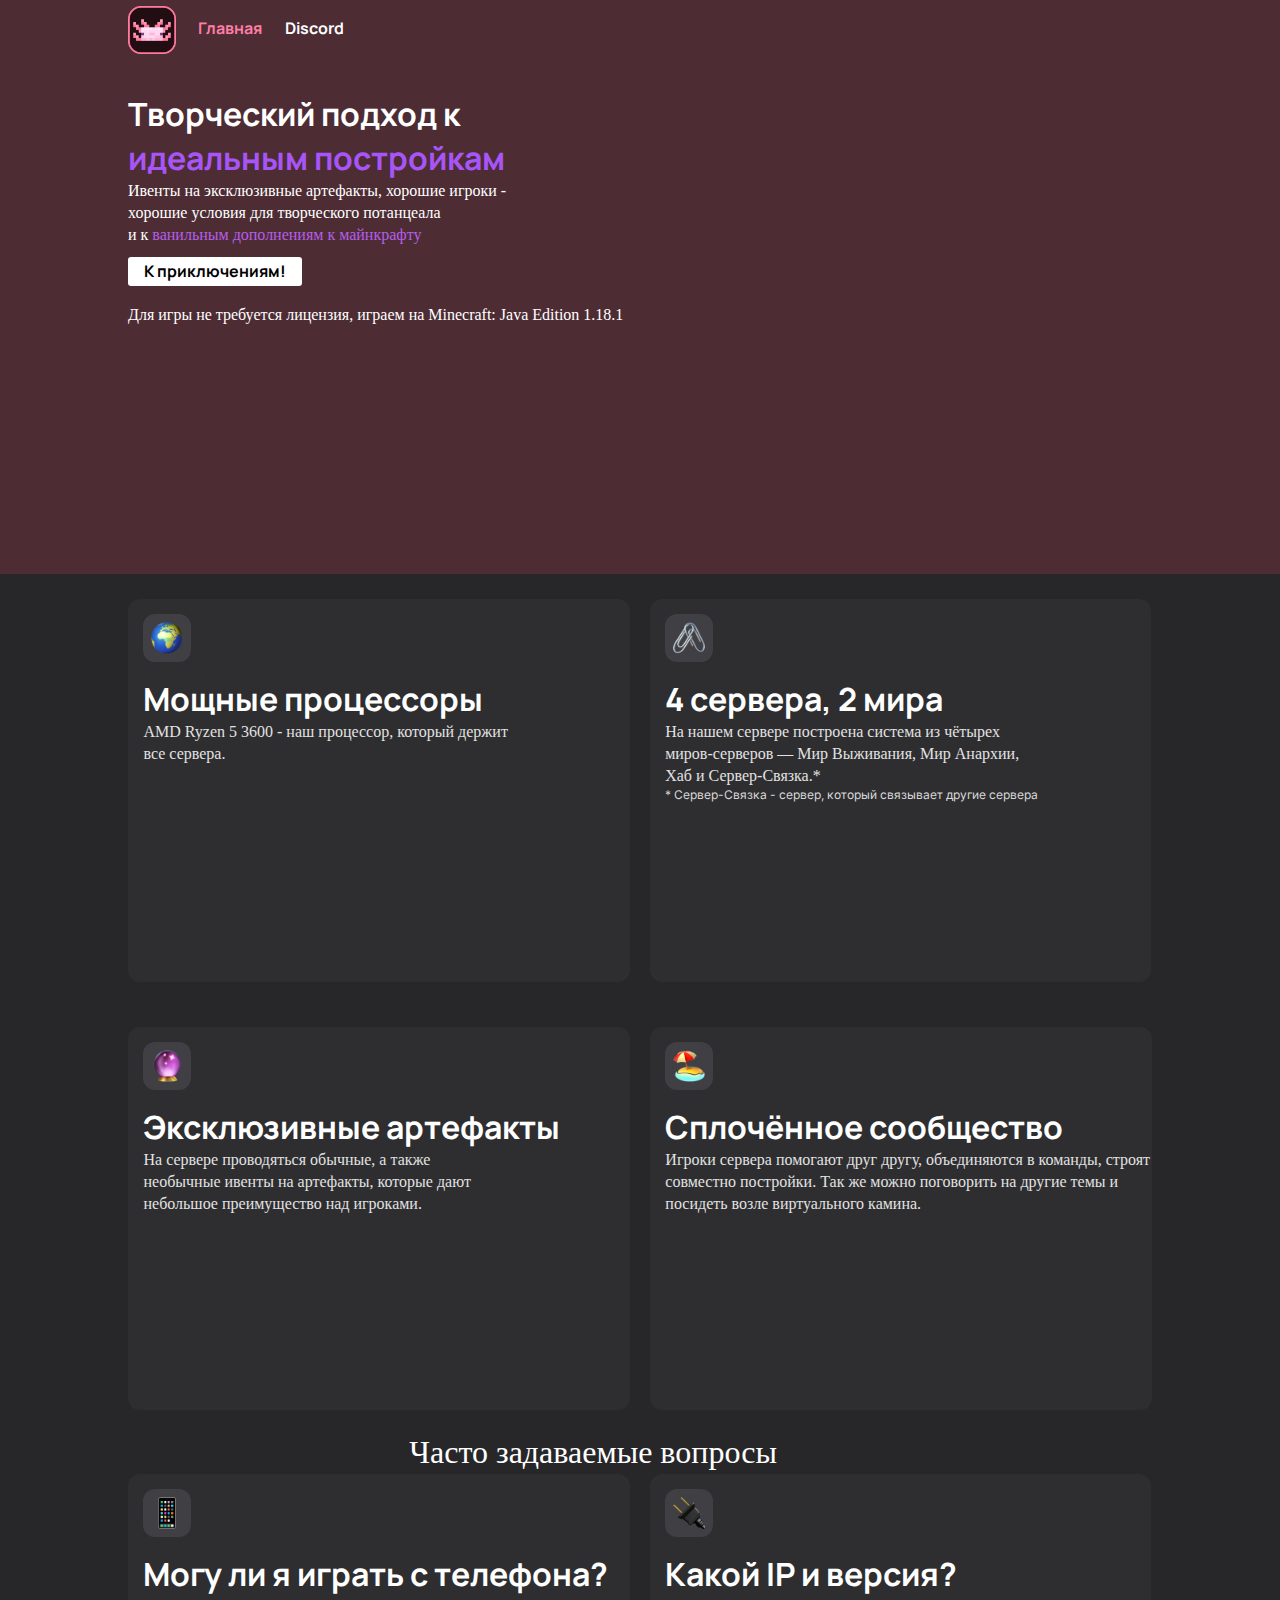
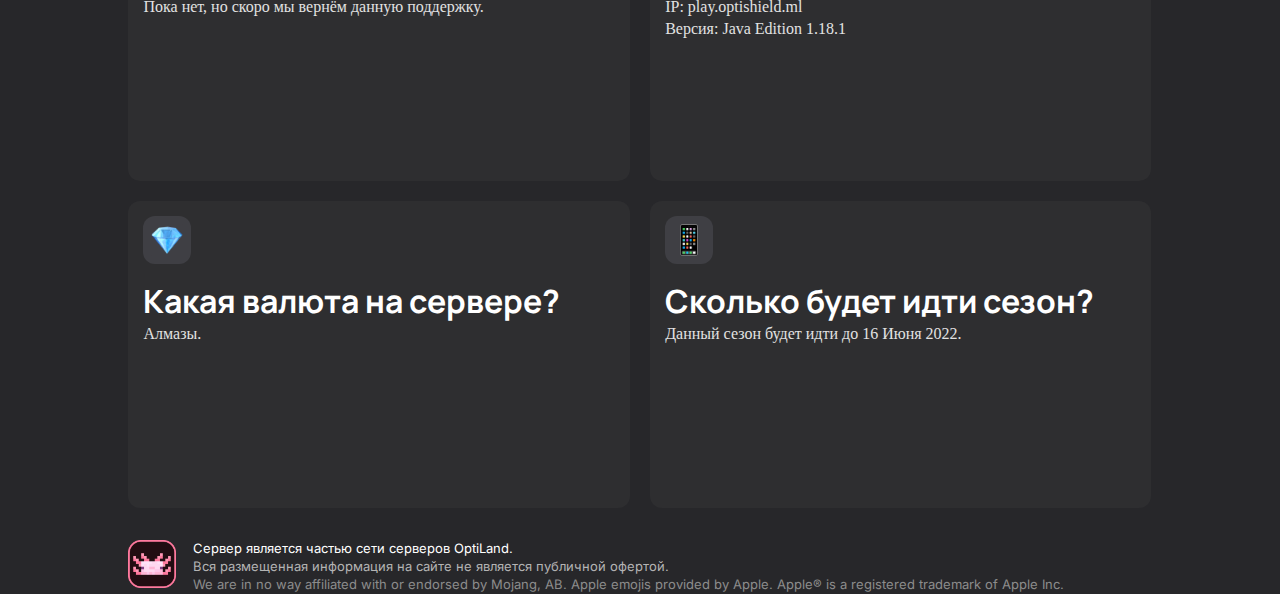
==== index.html @ 944b51ca "Add files via upload" ====
<!doctype html>
<html>
<head>
  <meta charset="utf-8">
  <meta name="viewport" content="initial-scale=1.0">
  <title>index</title>
  <link rel="stylesheet" href="css/standardize.css">
  <link rel="stylesheet" href="css/index-grid.css">
  <link rel="stylesheet" href="css/styles.css">
  <link rel="shortcut icon" href="images/logo.png" type="image/x-icon">
</head>
<body class="body page-index clearfix">
  <div class="container container-1 clearfix">
    <div class="element element-1"></div>
    <button id="bold" class="_button-1">Главная</button>
    <button onClick="window.location='https://discord.gg/rdsjFh6x5m';" id="bold" class="_button-2">Discord</button>
    <div id="bold" class="text text-1">
      <p>Творческий подход к</p>
      <p><span>идеальным постройкам</span></p>
</div>
    <div class="text text-2">
      <p>Ивенты на эксклюзивные артефакты, хорошие игроки -</p>
      <p>хорошие условия для творческого потанцеала</p>
      <p>и к&nbsp;<span>ванильным дополнениям к майнкрафту</span></p>
</div>
    <button onClick="window.location='https://discord.gg/rdsjFh6x5m';" id="bold" class="_button-3">К приключениям!</button>
    <p class="text text-3">Для игры не требуется лицензия, играем на Minecraft: Java Edition 1.18.1</p>
  </div>
  <div class="container container-2 clearfix">
    <div class="element element-2"></div>
    <p id="bold" class="text text-4">Мощные процессоры</p>
    <div class="text text-5">
      <p>AMD Ryzen 5 3600 - наш процессор, который держит</p>
      <p>все сервера.</p>
</div>
  </div>
  <div class="container container-3 clearfix">
    <div class="element element-3"></div>
    <p id="bold" class="text text-6">4 сервера, 2 мира</p>
    <div class="text text-7">
      <p>На нашем сервере построена система из чётырех&nbsp;</p>
      <p>миров-серверов&nbsp;— Мир Выживания, Мир Анархии,</p>
      <p>Хаб и Сервер-Связка.*</p>
</div>
    <p class="text text-8">* Сервер-Связка - сервер, который связывает другие сервера</p>
  </div>
  <div class="container container-4 clearfix">
    <div class="element element-4"></div>
    <p id="bold" class="text text-9">Эксклюзивные артефакты</p>
    <div class="text text-10">
      <p>На сервере проводяться обычные, а также</p>
      <p>необычные ивенты на артефакты, которые дают</p>
      <p>небольшое преимущество над игроками.</p>
</div>
  </div>
  <div class="container container-5 clearfix">
    <div class="element element-5"></div>
    <p id="bold" class="text text-11">Сплочённое сообщество</p>
    <p class="text text-12">Игроки сервера помогают друг другу, объединяются в команды, строят совместно постройки. Так же можно поговорить на другие темы и посидеть возле виртуального камина.</p>
  </div>
  <p class="text text-13">Часто задаваемые вопросы</p>
  <div class="container container-6 clearfix">
    <div class="element element-6"></div>
    <p id="bold" class="text text-14">Могу ли я играть с телефона?
</p>
    <p class="text text-15">Пока нет, но скоро мы вернём данную поддержку.</p>
  </div>
  <div class="container container-7 clearfix">
    <div class="element element-7"></div>
    <p id="bold" class="text text-16">Какой IP и версия?</p>
    <div class="text text-17">
      <p>IP: play.optishield.ml</p>
      <p>Версия: Java Edition 1.18.1</p>
</div>
  </div>
  <div class="container container-8 clearfix">
    <div class="element element-8"></div>
    <p id="bold" class="text text-18">Какая валюта на сервере?</p>
    <p class="text text-19">Алмазы.</p>
  </div>
  <div class="container container-9 clearfix">
    <div class="element element-9"></div>
    <p id="bold" class="text text-20">Сколько будет идти сезон?</p>
    <p class="text text-21">Данный сезон будет идти до 16 Июня 2022.</p>
  </div>
  <div class="container container-10 clearfix">
    <div class="element element-10"></div>
    <div class="text text-22">
      <p>Сервер является частью сети серверов OptiLand.
</p>
      <p><span>Вся размещенная информация на сайте не является публичной офертой.</span></p>
      <p><em>We are in no way affiliated with or endorsed by Mojang, AB. Apple emojis provided by Apple. Apple® is&nbsp;a registered trademark of Apple Inc.</em><br></p>
</div>
  </div>
<style>
@import url('https://fonts.googleapis.com/css2?family=Inter:wght@100;200;300;400;500;600;700;800;900&family=Manrope:wght@200;300;400;500;600;700;800&display=swap');
    
    #bold {
        font-family: 'Manrope', cursive;
        font-weight: 700;
    }
  @media screen and (max-width : 600px) {
    .vulc__nav {
        font-size:1.5em;
    }
}
</body>
</html>
---- css/standardize.css ----
/*! normalize.css v2.1.0 | MIT License | git.io/normalize */

/* ==========================================================================
   HTML5 display definitions
   ========================================================================== */

/**
 * Correct `block` display not defined in IE 8/9.
 */

article,
aside,
details,
figcaption,
figure,
footer,
header,
hgroup,
main,
nav,
section,
summary {
    display: block;
}

/**
 * Correct `inline-block` display not defined in IE 8/9.
 */

audio,
canvas,
video {
    display: inline-block;
}

/**
 * Prevent modern browsers from displaying `audio` without controls.
 * Remove excess height in iOS 5 devices.
 */

audio:not([controls]) {
    display: none;
    height: 0;
}

/**
 * Address styling not present in IE 8/9.
 */

[hidden] {
    display: none;
}

/* ==========================================================================
   Base
   ========================================================================== */

/**
 * 1. Set default font family to sans-serif.
 * 2. Prevent iOS text size adjust after orientation change, without disabling
 *    user zoom.
 * 3. Ensure that the HTML is always 100% height. This fixed body height issues in Chrome for example.
 */

html {
    font-family: sans-serif; /* 1 */
    -webkit-text-size-adjust: 100%; /* 2 */
    -ms-text-size-adjust: 100%; /* 2 */
    min-height: 100%;
}

/**
 * Remove default margin.
 */

body {
    margin: 0;
}

/* ==========================================================================
   Links
   ========================================================================== */

/**
 * Address `outline` inconsistency between Chrome and other browsers.
 */

a:focus {
    outline: thin dotted;
}

/**
 * Improve readability when focused and also mouse hovered in all browsers.
 */

a:active,
a:hover {
    outline: 0;
}

/* ==========================================================================
   Typography
   ========================================================================== */

/**
 * Address variable `h1` font-size and margin within `section` and `article`
 * contexts in Firefox 4+, Safari 5, and Chrome.
 */

h1 {
    font-size: 2em;
    margin: 0.67em 0;
}

/**
 * Address styling not present in IE 8/9, Safari 5, and Chrome.
 */

abbr[title] {
    border-bottom: 1px dotted;
}

/**
 * Address style set to `bolder` in Firefox 4+, Safari 5, and Chrome.
 */

b,
strong {
    font-weight: bold;
}

/**
 * Address styling not present in Safari 5 and Chrome.
 */

dfn {
    font-style: italic;
}

/**
 * Address differences between Firefox and other browsers.
 */

hr {
    -moz-box-sizing: content-box;
    box-sizing: content-box;
    height: 0;
}

/**
 * Address styling not present in IE 8/9.
 */

mark {
    background: #ff0;
    color: #000;
}

/**
 * Correct font family set oddly in Safari 5 and Chrome.
 */

code,
kbd,
pre,
samp {
    font-family: monospace, serif;
    font-size: 1em;
}

/**
 * Improve readability of pre-formatted text in all browsers.
 */

pre {
    white-space: pre-wrap;
}

/**
 * Set consistent quote types.
 */

q {
    quotes: "\201C" "\201D" "\2018" "\2019";
}

/**
 * Address inconsistent and variable font size in all browsers.
 */

small {
    font-size: 80%;
}

/**
 * Prevent `sub` and `sup` affecting `line-height` in all browsers.
 */

sub,
sup {
    font-size: 75%;
    line-height: 0;
    position: relative;
    vertical-align: baseline;
}

sup {
    top: -0.5em;
}

sub {
    bottom: -0.25em;
}

/* ==========================================================================
   Embedded content
   ========================================================================== */

/**
 * Remove border when inside `a` element in IE 8/9.
 */

img {
    border: 0;
}

/**
 * Correct overflow displayed oddly in IE 9.
 */

svg:not(:root) {
    overflow: hidden;
}

/* ==========================================================================
   Figures
   ========================================================================== */

/**
 * Address margin not present in IE 8/9 and Safari 5.
 */

figure {
    margin: 0;
}

/* ==========================================================================
   Forms
   ========================================================================== */

/**
 * Define consistent border, margin, and padding.
 */
fieldset {
    margin: 0 2px;
    padding: 0.35em 0.625em 0.75em;
}

/**
 * 1. Correct `color` not being inherited in IE 8/9.
 * 2. Remove padding so people aren't caught out if they zero out fieldsets.
 */

legend {
    border: 0; /* 1 */
    padding: 0; /* 2 */
}

/**
 * 1. Correct font family not being inherited in all browsers.
 * 2. Correct font size not being inherited in all browsers.
 * 3. Address margins set differently in Firefox 4+, Safari 5, and Chrome.
 */

button,
input,
select,
textarea {
    font-family: inherit; /* 1 */
    font-size: 100%; /* 2 */
    font-weight: inherit; /* 1 */
    margin: 0; /* 3 */
    padding: 0;
}

/**
 * Remove the default button background color that browsers set
 */

button {
    background: transparent;
}

/**
 * Address Firefox 4+ setting `line-height` on `input` using `!important` in
 * the UA stylesheet.
 */

button,
input {
    line-height: normal;
}

/**
 * Address inconsistent `text-transform` inheritance for `button` and `select`.
 * All other form control elements do not inherit `text-transform` values.
 * Correct `button` style inheritance in Chrome, Safari 5+, and IE 8+.
 * Correct `select` style inheritance in Firefox 4+ and Opera.
 */

button,
select {
    text-transform: none;
}

/**
 * Make sure selects don't get the default browser styles.
 */
select {
  -webkit-appearance: none;
}


/**
 * 1. Avoid the WebKit bug in Android 4.0.* where (2) destroys native `audio`
 *    and `video` controls.
 * 2. Correct inability to style clickable `input` types in iOS.
 * 3. Improve usability and consistency of cursor style between image-type
 *    `input` and others.
 */

button,
html input[type="button"], /* 1 */
input[type="reset"],
input[type="submit"] {
    -webkit-appearance: button; /* 2 */
    cursor: pointer; /* 3 */
}

/**
 * Re-set default cursor for disabled elements.
 */

button[disabled],
html input[disabled] {
    cursor: default;
}

/**
 * 1. Address box sizing set to `content-box` in IE 8/9.
 * 2. Remove excess padding in IE 8/9.
 */

input[type="checkbox"],
input[type="radio"] {
    box-sizing: border-box; /* 1 */
    padding: 0; /* 2 */
}

/**
 * 1. Address `appearance` set to `searchfield` in Safari 5 and Chrome.
 * 2. Address `box-sizing` set to `border-box` in Safari 5 and Chrome
 *    (include `-moz` to future-proof).
 */

input[type="search"] {
    -webkit-appearance: textfield; /* 1 */
    -moz-box-sizing: content-box;
    -webkit-box-sizing: content-box; /* 2 */
    box-sizing: content-box;
}

/**
 * Remove inner padding and search cancel button in Safari 5 and Chrome
 * on OS X.
 */

input[type="search"]::-webkit-search-cancel-button,
input[type="search"]::-webkit-search-decoration {
    -webkit-appearance: none;
}

/**
 * Remove inner padding and border in Firefox 4+.
 */

button::-moz-focus-inner,
input::-moz-focus-inner {
    border: 0;
    padding: 0;
}

/**
 * 1. Remove default vertical scrollbar in IE 8/9.
 * 2. Improve readability and alignment in all browsers.
 * 3. Disable resizing by default.
 */

textarea {
    overflow: auto; /* 1 */
    vertical-align: top; /* 2 */
    resize: none; /* 3 */
}

/* ==========================================================================
   Tables
   ========================================================================== */

/**
 * Remove most spacing between table cells.
 */

table {
    border-collapse: collapse;
    border-spacing: 0;
}



html, body, div, span, applet, object, iframe,
h1, h2, h3, h4, h5, h6, p, blockquote, pre,
a, abbr, acronym, address, big, cite, code,
del, dfn, em, font, img, ins, kbd, q, s, samp,
small, strike, strong, sub, sup, tt, var,
dl, dt, dd, ol, ul, li,
fieldset, form, label, legend,
table, caption, tbody, tfoot, thead, tr, th, td {
  margin: 0;
  padding: 0;
  border: 0;
  outline: 0;
  font-weight: inherit;
  font-style: inherit;
  font-size: 100%;
  font-family: inherit;
  vertical-align: baseline;
}
/* remember to define focus styles! */
:focus {
  outline: 0;
}
body {
  line-height: 1;
  color: black;
  background: white;
}
ol, ul, li {
  list-style: none;
}
/* tables still need 'cellspacing="0"' in the markup */
table {
  border-collapse: separate;
  border-spacing: 0;
}
caption, th, td {
  text-align: left;
  font-weight: normal;
}
blockquote:before, blockquote:after,
q:before, q:after {
  content: "";
}
blockquote, q {
  quotes: "" "";
}
a,
a:hover,
a:visited {
  text-decoration: none;
}
button,
input,
fieldset,
textarea,
select {
  font-size: inherit;
  color: inherit;
  border: none;
  border-radius: 0;
}
img {
  width: 100%;
  height: auto;
}
.clearfix:before, .clearfix:after { content: ""; display: table; }
.clearfix:after { clear: both; }
.clearfix { *zoom: 1; }

* {
  -moz-box-sizing: border-box;
  box-sizing: border-box;
}
---- css/index-grid.css ----
.fluid-span-1 {
  width: 6.5%;
}

.fluid-span-2 {
  width: 15%;
}

.fluid-span-3 {
  width: 23.5%;
}

.fluid-span-4 {
  width: 32%;
}

.fluid-span-5 {
  width: 40.5%;
}

.fluid-span-6 {
  width: 49%;
}

.fluid-span-7 {
  width: 57.5%;
}

.fluid-span-8 {
  width: 66%;
}

.fluid-span-9 {
  width: 74.5%;
}

.fluid-span-10 {
  width: 83%;
}

.fluid-span-11 {
  width: 91.5%;
}

.fluid-span-12 {
  width: 100%;
}

.fluid-offset-1 {
  margin-left: 8.5%;
}

.fluid-offset-2 {
  margin-left: 17%;
}

.fluid-offset-3 {
  margin-left: 25.5%;
}

.fluid-offset-4 {
  margin-left: 34%;
}

.fluid-offset-5 {
  margin-left: 42.5%;
}

.fluid-offset-6 {
  margin-left: 51%;
}

.fluid-offset-7 {
  margin-left: 59.5%;
}

.fluid-offset-8 {
  margin-left: 68%;
}

.fluid-offset-9 {
  margin-left: 76.5%;
}

.fluid-offset-10 {
  margin-left: 85%;
}

.fluid-offset-11 {
  margin-left: 93.5%;
}
---- css/styles.css ----
body{background-color:#27272a;font:normal 1em/1.38 'Inter Regular';color:rgb(255, 255, 255);}

button{display:block;float:left;border-radius:3px;font-family:'Manrope Bold';font-size:1em;text-align:center;}

.element{float:left;width:48px;min-width:48px;height:48px;min-height:48px;background-repeat:no-repeat;background-position:center center;}

.text{float:left;}

.container-1{float:left;width:100%;height:574px;min-height:574px;background-color:rgb(77, 44, 52);}

.container-10{width:100%;height:51px;min-height:51px;margin:2140px auto 0;}

.container-2{position:relative;float:left;clear:both;z-index:11;width:39.193548387%;height:383px;min-height:383px;margin:25px 0 0 10%;border-radius:12px;background-color:rgb(46, 46, 48);}

.container-3{position:relative;float:left;z-index:16;width:39.193548387%;height:383px;min-height:383px;margin:25px 0 0 1.56376%;border-radius:12px;background-color:rgb(46, 46, 48);}

.container-4{position:relative;float:left;clear:both;z-index:20;width:39.193548387%;height:383px;min-height:383px;margin:45px 0 0 10%;border-radius:12px;background-color:rgb(46, 46, 48);}

.container-5{position:relative;float:left;z-index:24;width:39.193548387%;height:383px;min-height:383px;margin:45px 0 0 1.58014%;border-radius:12px;background-color:rgb(46, 46, 48);}

.container-6{position:relative;float:left;clear:both;z-index:32;width:39.193548387%;height:307px;min-height:307px;margin-left:10%;border-radius:12px;background-color:rgb(46, 46, 48);}

.container-7{position:relative;float:left;z-index:36;width:39.193548387%;height:307px;min-height:307px;margin-left:1.56376%;border-radius:12px;background-color:rgb(46, 46, 48);}

.container-8{position:relative;float:left;clear:both;z-index:40;width:39.193548387%;height:307px;min-height:307px;margin:20px 0 0 10%;border-radius:12px;background-color:rgb(46, 46, 48);}

.container-9{position:relative;float:left;z-index:44;width:39.193548387%;height:307px;min-height:307px;margin:20px 0 0 1.5637600806%;border-radius:12px;background-color:rgb(46, 46, 48);}

.element-1{position:relative;z-index:0;margin:6px 0 0 10%;background-image:url('../images/logo.png');background-size:48px 48px;background-color:rgba(255, 255, 255, 0);}

.element-10{margin-left:10%;background-image:url('../images/logo.png');background-size:48px 48px;background-color:rgba(255, 255, 255, 0);}

.element-2{margin:15px 0 0 3.08642%;border-radius:12px;background-image:url('../images/globe-showing-europe-africa(2).png');background-size:32px 32px;background-color:rgb(63, 63, 68);}

.element-3{margin:15px 0 0 3.08642%;border-radius:12px;background-image:url('../images/linked-paperclips.png');background-size:32px 32px;background-color:rgb(63, 63, 68);}

.element-4{margin:15px 0 0 3.08642%;border-radius:12px;background-image:url('../images/crystal-ball.png');background-size:32px 32px;background-color:rgb(63, 63, 68);}

.element-5{margin:15px 0 0 3.08642%;border-radius:12px;background-image:url('../images/beach-with-umbrella.png');background-size:32px 32px;background-color:rgb(63, 63, 68);}

.element-7{margin:15px 0 0 3.08642%;border-radius:12px;background-image:url('../images/electric-plug.png');background-size:32px 32px;background-color:rgb(63, 63, 68);}

.element-8{margin:15px 0 0 3.08642%;border-radius:12px;background-image:url('../images/gem-stone.png');background-size:32px 32px;background-color:rgb(63, 63, 68);}

.element-6,.element-9{margin:15px 0 0 3.08642%;border-radius:12px;background-image:url('../images/mobile-phone.png');background-size:32px 32px;background-color:rgb(63, 63, 68);}

.text-1{clear:both;margin:38px 0 0 10%;font-family:'Manrope Bold';font-size:2em;color:rgb(255, 255, 255);}

.text-11,.text-4,.text-6{clear:both;margin:15px 0 0 3.08642%;font-family:'Manrope Bold';font-size:2em;color:rgb(255, 255, 255);}

.text-13{clear:both;margin:20px 0 0 31.97077%;font-family:'Manrope Bold';font-size:2em;color:rgb(255, 255, 255);}

.text-2{clear:both;margin-left:10%;font-size:1em;color:rgb(255, 255, 255);}

.text-14,.text-16,.text-18,.text-20,.text-9{clear:both;margin:15px 0 0 3.086419753%;font-family:'Manrope Bold';font-size:2em;color:rgb(255, 255, 255);}

.text-10,.text-12,.text-15,.text-17,.text-19,.text-21,.text-5,.text-7{clear:both;margin-left:3.08642%;font-size:1em;color:rgb(226, 226, 226);}

.text-22{margin-left:1.32813%;font-family:Inter;font-size:0.813em;font-weight:400;color:rgb(255, 255, 255);}

.text-3{clear:both;margin:18px 0 0 10%;font-size:1em;color:rgb(255, 255, 255);}

.text-8{clear:both;margin-left:3.08642%;font-family:Inter;font-size:0.75em;font-weight:400;color:rgb(216, 216, 216);}

.container ._button-1{position:relative;z-index:1;width:74px;min-width:74px;height:24px;min-height:24px;margin:16px 0 0 1.32813%;background-color:rgba(222, 222, 222, 0);color:#ff7ea5;}

.container ._button-2{position:relative;z-index:2;width:74px;min-width:74px;height:24px;min-height:24px;margin:16px 0 0 0.81653%;background-color:rgba(222, 222, 222, 0);color:rgb(255, 255, 255);-webkit-transition:0.15s;-moz-transition:0.15s;-o-transition:0.15s;-ms-transition:0.15s;transition:0.15s;}

.container ._button-2:hover{color:#ff7ea5;}

.container ._button-3{clear:both;width:13.6%;min-width:169px;height:29px;margin:10px 0 0 10%;background-color:rgb(255, 255, 255);color:rgb(0, 0, 0);}

.container ._button-3:hover{background-color:rgb(225, 225, 225);}

.text a{border-top-width:0;border-right-width:0;border-bottom-width:0;border-left-width:0;border-color:transparent;border-style:none;border-top-left-radius:0;border-top-right-radius:0;border-bottom-right-radius:0;border-bottom-left-radius:0;background-color:transparent;font-family:inherit;font-style:inherit;font-size:inherit;font-weight:inherit;text-transform:inherit;text-decoration:inherit;letter-spacing:inherit;word-spacing:inherit;color:rgb(180, 180, 180);opacity:1;word-break:normal;word-wrap:normal;white-space:normal;}

.text em{border-top-width:0;border-right-width:0;border-bottom-width:0;border-left-width:0;border-color:transparent;border-style:none;border-top-left-radius:0;border-top-right-radius:0;border-bottom-right-radius:0;border-bottom-left-radius:0;background-color:transparent;font-family:inherit;font-style:inherit;font-size:inherit;font-weight:inherit;text-transform:inherit;text-decoration:inherit;letter-spacing:inherit;word-spacing:inherit;color:rgb(140, 140, 140);opacity:1;word-break:normal;word-wrap:normal;white-space:normal;}

.text span{border-top-width:0;border-right-width:0;border-bottom-width:0;border-left-width:0;border-color:transparent;border-style:none;border-top-left-radius:0;border-top-right-radius:0;border-bottom-right-radius:0;border-bottom-left-radius:0;background-color:transparent;font-family:inherit;font-style:inherit;font-size:inherit;font-weight:inherit;text-transform:inherit;text-decoration:inherit;letter-spacing:inherit;word-spacing:inherit;opacity:1;word-break:normal;word-wrap:normal;white-space:normal;}

.text-1 span{color:#a855f7;}

.text-2 span{color:#b65eea;}

.text-22 span{color:rgb(180, 180, 180);}
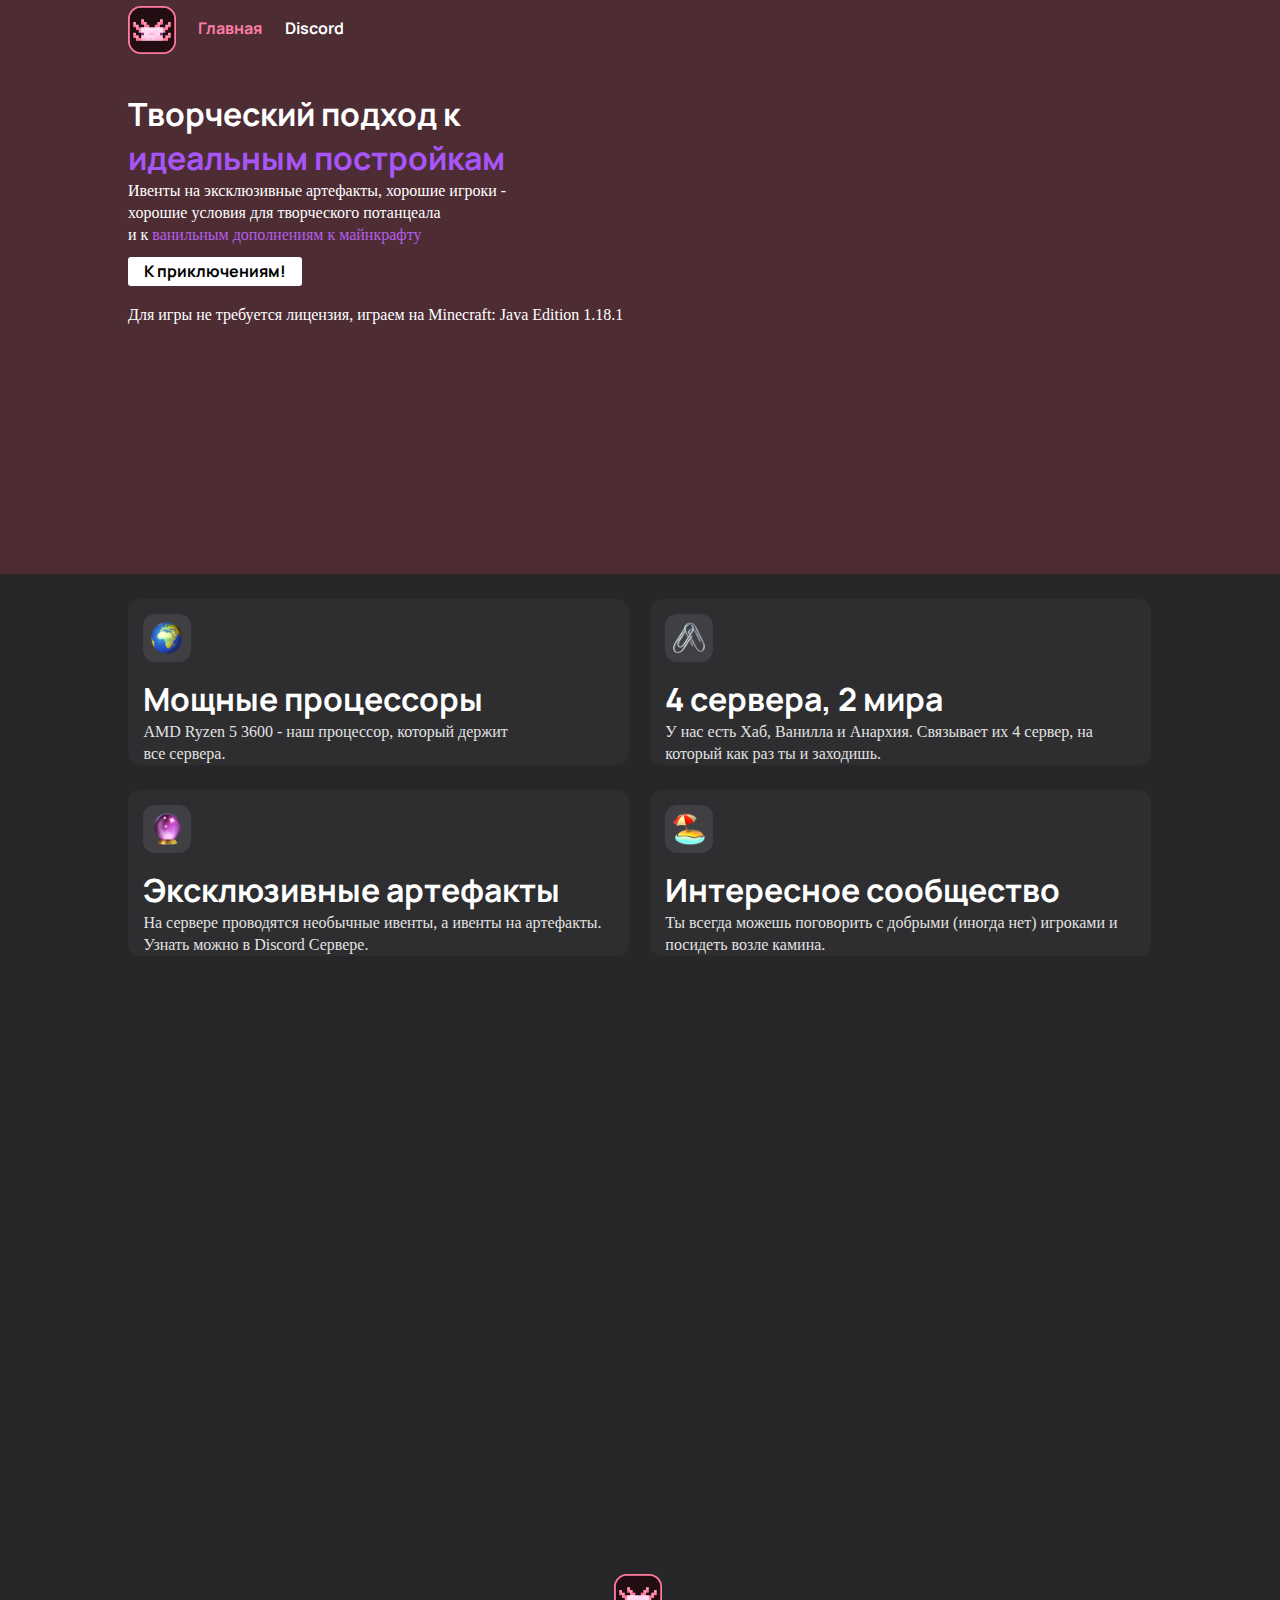
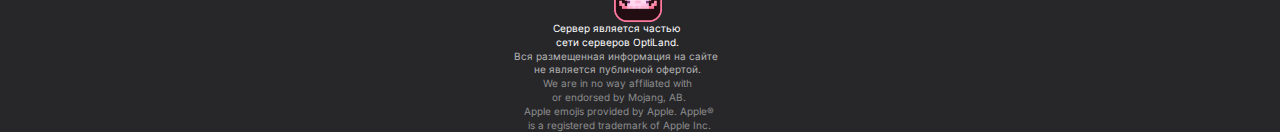
==== commit 3d6cafd6: "Add files via upload" ====
--- a/index.html
+++ b/index.html
@@ -3,7 +3,7 @@
 <head>
   <meta charset="utf-8">
   <meta name="viewport" content="initial-scale=1.0">
-  <title>index</title>
+  <title>Сеть серверов OptiLand</title>
   <link rel="stylesheet" href="css/standardize.css">
   <link rel="stylesheet" href="css/index-grid.css">
   <link rel="stylesheet" href="css/styles.css">
@@ -37,59 +37,30 @@
   <div class="container container-3 clearfix">
     <div class="element element-3"></div>
     <p id="bold" class="text text-6">4 сервера, 2 мира</p>
-    <div class="text text-7">
-      <p>На нашем сервере построена система из чётырех&nbsp;</p>
-      <p>миров-серверов&nbsp;— Мир Выживания, Мир Анархии,</p>
-      <p>Хаб и Сервер-Связка.*</p>
-</div>
-    <p class="text text-8">* Сервер-Связка - сервер, который связывает другие сервера</p>
+    <p class="text text-7">У нас есть Хаб, Ванилла и Анархия. Связывает их 4 сервер, на который как раз ты и заходишь.</p>
   </div>
   <div class="container container-4 clearfix">
     <div class="element element-4"></div>
-    <p id="bold" class="text text-9">Эксклюзивные артефакты</p>
-    <div class="text text-10">
-      <p>На сервере проводяться обычные, а также</p>
-      <p>необычные ивенты на артефакты, которые дают</p>
-      <p>небольшое преимущество над игроками.</p>
-</div>
+    <p id="bold" class="text text-8">Эксклюзивные артефакты</p>
+    <p class="text text-9">На сервере проводятся необычные ивенты, а ивенты на артефакты. Узнать можно в Discord Сервере.</p>
   </div>
   <div class="container container-5 clearfix">
     <div class="element element-5"></div>
-    <p id="bold" class="text text-11">Сплочённое сообщество</p>
-    <p class="text text-12">Игроки сервера помогают друг другу, объединяются в команды, строят совместно постройки. Так же можно поговорить на другие темы и посидеть возле виртуального камина.</p>
+    <p id="bold" class="text text-10">Интересное сообщество</p>
+    <p class="text text-11">Ты всегда можешь поговорить с добрыми (иногда нет) игроками и посидеть возле камина.</p>
   </div>
-  <p class="text text-13">Часто задаваемые вопросы</p>
   <div class="container container-6 clearfix">
     <div class="element element-6"></div>
-    <p id="bold" class="text text-14">Могу ли я играть с телефона?
+    <div class="text text-12">
+      <p>Сервер является частью&nbsp;</p>
+      <p>сети серверов OptiLand.
 </p>
-    <p class="text text-15">Пока нет, но скоро мы вернём данную поддержку.</p>
-  </div>
-  <div class="container container-7 clearfix">
-    <div class="element element-7"></div>
-    <p id="bold" class="text text-16">Какой IP и версия?</p>
-    <div class="text text-17">
-      <p>IP: play.optishield.ml</p>
-      <p>Версия: Java Edition 1.18.1</p>
-</div>
-  </div>
-  <div class="container container-8 clearfix">
-    <div class="element element-8"></div>
-    <p id="bold" class="text text-18">Какая валюта на сервере?</p>
-    <p class="text text-19">Алмазы.</p>
-  </div>
-  <div class="container container-9 clearfix">
-    <div class="element element-9"></div>
-    <p id="bold" class="text text-20">Сколько будет идти сезон?</p>
-    <p class="text text-21">Данный сезон будет идти до 16 Июня 2022.</p>
-  </div>
-  <div class="container container-10 clearfix">
-    <div class="element element-10"></div>
-    <div class="text text-22">
-      <p>Сервер является частью сети серверов OptiLand.
-</p>
-      <p><span>Вся размещенная информация на сайте не является публичной офертой.</span></p>
-      <p><em>We are in no way affiliated with or endorsed by Mojang, AB. Apple emojis provided by Apple. Apple® is&nbsp;a registered trademark of Apple Inc.</em><br></p>
+      <p><span>Вся размещенная информация на сайте&nbsp;</span></p>
+      <p><span>не является публичной офертой.</span></p>
+      <p><em>We are in no way affiliated with</em></p>
+      <p><em>&nbsp;or endorsed by Mojang, AB.</em></p>
+      <p><em>&nbsp;Apple emojis provided by Apple. Apple®</em></p>
+      <p><em>&nbsp;is&nbsp;a registered trademark of Apple Inc.</em><br></p>
 </div>
   </div>
 <style>
@@ -99,10 +70,5 @@
         font-family: 'Manrope', cursive;
         font-weight: 700;
     }
-  @media screen and (max-width : 600px) {
-    .vulc__nav {
-        font-size:1.5em;
-    }
-}
 </body>
 </html>--- a/css/index-grid.css
+++ b/css/index-grid.css
@@ -90,3 +90,49 @@
   margin-left: 93.5%;
 }
 
+@media(max-width: 900px) {
+  .fluid-span-1 {
+    width: 15%;
+  }
+
+  .fluid-span-2 {
+    width: 32%;
+  }
+
+  .fluid-span-3 {
+    width: 49%;
+  }
+
+  .fluid-span-4 {
+    width: 66%;
+  }
+
+  .fluid-span-5 {
+    width: 83%;
+  }
+
+  .fluid-span-6 {
+    width: 100%;
+  }
+
+  .fluid-offset-1 {
+    margin-left: 17%;
+  }
+
+  .fluid-offset-2 {
+    margin-left: 34%;
+  }
+
+  .fluid-offset-3 {
+    margin-left: 51%;
+  }
+
+  .fluid-offset-4 {
+    margin-left: 68%;
+  }
+
+  .fluid-offset-5 {
+    margin-left: 85%;
+  }
+
+}
--- a/css/styles.css
+++ b/css/styles.css
@@ -2,69 +2,51 @@
 
 button{display:block;float:left;border-radius:3px;font-family:'Manrope Bold';font-size:1em;text-align:center;}
 
+.container{float:left;}
+
 .element{float:left;width:48px;min-width:48px;height:48px;min-height:48px;background-repeat:no-repeat;background-position:center center;}
 
-.text{float:left;}
+.text{float:left;clear:both;}
 
-.container-1{float:left;width:100%;height:574px;min-height:574px;background-color:rgb(77, 44, 52);}
+.container-1{width:100%;min-width:1200px;min-height:574px;background-color:rgb(77, 44, 52);}
 
-.container-10{width:100%;height:51px;min-height:51px;margin:2140px auto 0;}
+.container-2{position:relative;clear:both;z-index:3;width:39.1666666666%;min-width:470px;height:166px;min-height:166px;margin:25px 0 0 10%;border-radius:12px;background-color:rgb(46, 46, 48);}
 
-.container-2{position:relative;float:left;clear:both;z-index:11;width:39.193548387%;height:383px;min-height:383px;margin:25px 0 0 10%;border-radius:12px;background-color:rgb(46, 46, 48);}
+.container-3{position:relative;z-index:11;width:39.1666666666%;min-width:470px;height:166px;min-height:166px;margin:25px 0 0 1.60547%;border-radius:12px;background-color:rgb(46, 46, 48);}
 
-.container-3{position:relative;float:left;z-index:16;width:39.193548387%;height:383px;min-height:383px;margin:25px 0 0 1.56376%;border-radius:12px;background-color:rgb(46, 46, 48);}
+.container-4{position:relative;clear:both;z-index:7;width:39.1666666666%;min-width:470px;height:166px;min-height:166px;margin:25px 0 0 10%;border-radius:12px;background-color:rgb(46, 46, 48);}
 
-.container-4{position:relative;float:left;clear:both;z-index:20;width:39.193548387%;height:383px;min-height:383px;margin:45px 0 0 10%;border-radius:12px;background-color:rgb(46, 46, 48);}
+.container-5{position:relative;z-index:15;width:39.1666666666%;min-width:470px;height:166px;min-height:166px;margin:25px 0 0 1.60547%;border-radius:12px;background-color:rgb(46, 46, 48);overflow:auto;}
 
-.container-5{position:relative;float:left;z-index:24;width:39.193548387%;height:383px;min-height:383px;margin:45px 0 0 1.58014%;border-radius:12px;background-color:rgb(46, 46, 48);}
+.container-6{clear:both;width:100%;min-width:1200px;height:156px;min-height:156px;margin-top:618px;}
 
-.container-6{position:relative;float:left;clear:both;z-index:32;width:39.193548387%;height:307px;min-height:307px;margin-left:10%;border-radius:12px;background-color:rgb(46, 46, 48);}
+.element-1{position:relative;z-index:16;margin:6px 0 0 10%;background-image:url('../images/logo.png');background-size:48px 48px;background-color:rgba(255, 255, 255, 0);}
 
-.container-7{position:relative;float:left;z-index:36;width:39.193548387%;height:307px;min-height:307px;margin-left:1.56376%;border-radius:12px;background-color:rgb(46, 46, 48);}
+.element-2{margin:15px 0 0 3.0851099999%;border-radius:12px;background-image:url('../images/globe-showing-europe-africa(2).png');background-size:32px 32px;background-color:rgb(63, 63, 68);}
 
-.container-8{position:relative;float:left;clear:both;z-index:40;width:39.193548387%;height:307px;min-height:307px;margin:20px 0 0 10%;border-radius:12px;background-color:rgb(46, 46, 48);}
+.element-3{margin:15px 0 0 3.0851099999%;border-radius:12px;background-image:url('../images/linked-paperclips.png');background-size:32px 32px;background-color:rgb(63, 63, 68);}
 
-.container-9{position:relative;float:left;z-index:44;width:39.193548387%;height:307px;min-height:307px;margin:20px 0 0 1.5637600806%;border-radius:12px;background-color:rgb(46, 46, 48);}
+.element-4{margin:15px 0 0 3.0851099999%;border-radius:12px;background-image:url('../images/crystal-ball.png');background-size:32px 32px;background-color:rgb(63, 63, 68);}
 
-.element-1{position:relative;z-index:0;margin:6px 0 0 10%;background-image:url('../images/logo.png');background-size:48px 48px;background-color:rgba(255, 255, 255, 0);}
+.element-5{margin:15px 0 0 3.0851099999%;border-radius:12px;background-image:url('../images/beach-with-umbrella.png');background-size:32px 32px;background-color:rgb(63, 63, 68);}
 
-.element-10{margin-left:10%;background-image:url('../images/logo.png');background-size:48px 48px;background-color:rgba(255, 255, 255, 0);}
+.element-6{margin-left:48%;background-image:url('../images/logo.png');background-size:48px 48px;background-color:rgba(255, 255, 255, 0);}
 
-.element-2{margin:15px 0 0 3.08642%;border-radius:12px;background-image:url('../images/globe-showing-europe-africa(2).png');background-size:32px 32px;background-color:rgb(63, 63, 68);}
+.text-1{margin:38px 0 0 10%;font-family:'Manrope Bold';font-size:2em;color:rgb(255, 255, 255);}
 
-.element-3{margin:15px 0 0 3.08642%;border-radius:12px;background-image:url('../images/linked-paperclips.png');background-size:32px 32px;background-color:rgb(63, 63, 68);}
+.text-10,.text-4,.text-6,.text-8{margin:15px 0 0 3.0851099999%;font-family:'Manrope Bold';font-size:2em;color:rgb(255, 255, 255);}
 
-.element-4{margin:15px 0 0 3.08642%;border-radius:12px;background-image:url('../images/crystal-ball.png');background-size:32px 32px;background-color:rgb(63, 63, 68);}
+.text-11,.text-5,.text-7,.text-9{margin-left:3.0851099999%;font-size:1em;color:rgb(226, 226, 226);}
 
-.element-5{margin:15px 0 0 3.08642%;border-radius:12px;background-image:url('../images/beach-with-umbrella.png');background-size:32px 32px;background-color:rgb(63, 63, 68);}
+.text-12{width:672px;min-width:669px;height:39px;min-height:39px;margin-left:22%;font-family:Inter;font-size:0.625em;font-weight:400;text-align:center;color:rgb(255, 255, 255);}
 
-.element-7{margin:15px 0 0 3.08642%;border-radius:12px;background-image:url('../images/electric-plug.png');background-size:32px 32px;background-color:rgb(63, 63, 68);}
+.text-2{margin-left:10%;font-size:1em;color:rgb(255, 255, 255);}
 
-.element-8{margin:15px 0 0 3.08642%;border-radius:12px;background-image:url('../images/gem-stone.png');background-size:32px 32px;background-color:rgb(63, 63, 68);}
+.text-3{margin:18px 0 0 10%;font-size:1em;color:rgb(255, 255, 255);}
 
-.element-6,.element-9{margin:15px 0 0 3.08642%;border-radius:12px;background-image:url('../images/mobile-phone.png');background-size:32px 32px;background-color:rgb(63, 63, 68);}
+.container ._button-1{position:relative;z-index:17;width:74px;min-width:74px;height:24px;min-height:24px;margin:16px 0 0 1.32813%;background-color:rgba(222, 222, 222, 0);color:#ff7ea5;}
 
-.text-1{clear:both;margin:38px 0 0 10%;font-family:'Manrope Bold';font-size:2em;color:rgb(255, 255, 255);}
-
-.text-11,.text-4,.text-6{clear:both;margin:15px 0 0 3.08642%;font-family:'Manrope Bold';font-size:2em;color:rgb(255, 255, 255);}
-
-.text-13{clear:both;margin:20px 0 0 31.97077%;font-family:'Manrope Bold';font-size:2em;color:rgb(255, 255, 255);}
-
-.text-2{clear:both;margin-left:10%;font-size:1em;color:rgb(255, 255, 255);}
-
-.text-14,.text-16,.text-18,.text-20,.text-9{clear:both;margin:15px 0 0 3.086419753%;font-family:'Manrope Bold';font-size:2em;color:rgb(255, 255, 255);}
-
-.text-10,.text-12,.text-15,.text-17,.text-19,.text-21,.text-5,.text-7{clear:both;margin-left:3.08642%;font-size:1em;color:rgb(226, 226, 226);}
-
-.text-22{margin-left:1.32813%;font-family:Inter;font-size:0.813em;font-weight:400;color:rgb(255, 255, 255);}
-
-.text-3{clear:both;margin:18px 0 0 10%;font-size:1em;color:rgb(255, 255, 255);}
-
-.text-8{clear:both;margin-left:3.08642%;font-family:Inter;font-size:0.75em;font-weight:400;color:rgb(216, 216, 216);}
-
-.container ._button-1{position:relative;z-index:1;width:74px;min-width:74px;height:24px;min-height:24px;margin:16px 0 0 1.32813%;background-color:rgba(222, 222, 222, 0);color:#ff7ea5;}
-
-.container ._button-2{position:relative;z-index:2;width:74px;min-width:74px;height:24px;min-height:24px;margin:16px 0 0 0.81653%;background-color:rgba(222, 222, 222, 0);color:rgb(255, 255, 255);-webkit-transition:0.15s;-moz-transition:0.15s;-o-transition:0.15s;-ms-transition:0.15s;transition:0.15s;}
+.container ._button-2{position:relative;z-index:18;width:74px;min-width:74px;height:24px;min-height:24px;margin:16px 0 0 0.81641%;background-color:rgba(222, 222, 222, 0);color:rgb(255, 255, 255);-webkit-transition:0.15s;-moz-transition:0.15s;-o-transition:0.15s;-ms-transition:0.15s;transition:0.15s;}
 
 .container ._button-2:hover{color:#ff7ea5;}
 
@@ -80,6 +62,126 @@
 
 .text-1 span{color:#a855f7;}
 
+.text-12 span{color:rgb(180, 180, 180);}
+
 .text-2 span{color:#b65eea;}
 
-.text-22 span{color:rgb(180, 180, 180);}+@media(max-width: 900px) {
+body{font-size:1em;}
+
+.container .element-1{position:relative;z-index:16;}
+
+.container .element-6{margin-left:47.44271%;}
+
+.container .text-10,.container .text-4{font-size:1em;}
+
+.container .text-12{min-width:672px;margin-left:12.77778%;}
+
+.container .text-8{margin-left:3.08224%;font-size:1em;}
+
+.container .element-4,.container .text-9{margin-left:3.08224%;}
+
+.container-1{min-width:900px;}
+
+.container-2{position:relative;z-index:3;width:52.8888888888%;min-width:475px;margin-left:23.55556%;}
+
+.container-3{position:relative;clear:both;z-index:11;width:52.7777777777%;min-width:475px;margin-left:23.55556%;}
+
+.container-4{position:relative;z-index:7;width:52.7777777777%;min-width:475px;margin-left:23.55556%;}
+
+.container-5{position:relative;clear:both;z-index:15;width:52.7777777777%;min-width:475px;margin-left:23.55556%;}
+
+.container-6{min-width:900px;margin-top:613px;}
+
+.container ._button-1{position:relative;z-index:17;}
+
+.container ._button-2{position:relative;z-index:18;margin-left:0.81424%;}
+}
+
+@media(max-width: 800px) {
+body{font-size:1em;}
+
+.container .element-1{position:relative;z-index:16;}
+
+.container .element-6{margin-left:47%;}
+
+.container .text-12{margin-left:9%;}
+
+.container .element-4,.container .text-8,.container .text-9{margin-left:3.0851099999%;}
+
+.container-1{min-width:400px;}
+
+.container-2{position:relative;z-index:3;margin-left:22%;}
+
+.container-3{position:relative;z-index:11;margin-left:22%;}
+
+.container-4{position:relative;z-index:7;width:59.375%;margin-left:22%;}
+
+.container-5{position:relative;z-index:15;margin-left:22%;}
+
+.container-6{min-width:800px;margin-top:615px;}
+
+.container ._button-1{position:relative;z-index:17;}
+
+.container ._button-2{position:relative;z-index:18;margin-left:0.81641%;}
+}
+
+@media(max-width: 400px) {
+body{font-size:1em;}
+
+.container .element-1{position:relative;z-index:16;}
+
+.container .element-6{margin-left:43.75%;}
+
+.container .text-12{min-width:0;margin-left:-33.5%;font-size:0.563em;}
+
+.container .text-6{font-size:1em;}
+
+.container .text-8{margin-top:0;margin-left:3.07129%;}
+
+.container .element-4,.container .text-9{margin-left:3.07129%;}
+
+.container-2{position:relative;z-index:3;width:80%;margin-top:20px;margin-left:10%;}
+
+.container-3{position:relative;z-index:11;width:80%;margin-top:28px;margin-left:10%;}
+
+.container-4{position:relative;z-index:7;width:80%;min-width:320px;margin-top:32px;margin-left:10%;}
+
+.container-5{position:relative;z-index:15;width:80%;margin-left:10%;}
+
+.container-6{min-width:400px;margin-top:610px;}
+
+.container ._button-1{position:relative;z-index:17;}
+
+.container ._button-2{position:relative;z-index:18;}
+}
+
+@media(max-width: 200px) {
+body{font-size:1em;}
+
+.container .element-1{position:relative;z-index:16;margin-top:8px;margin-left:37.2%;}
+
+.container .element-6{margin-left:40.4%;}
+
+.container .text-1{margin-top:14px;margin-left:4.5%;}
+
+.container .text-10,.container .text-11,.container .text-4,.container .text-5,.container .text-7,.container .text-8,.container .text-9{font-size:0.75em;}
+
+.container .text-12{margin-left:-115%;}
+
+.container-1{min-width:200px;}
+
+.container-2{position:relative;z-index:3;min-width:160px;}
+
+.container-3{position:relative;z-index:11;min-width:160px;}
+
+.container-4{position:relative;z-index:7;min-width:160px;}
+
+.container-5{position:relative;z-index:15;min-width:160px;}
+
+.container-6{min-width:200px;height:146px;min-height:146px;}
+
+.container ._button-1{position:relative;clear:both;z-index:17;margin-top:24px;margin-left:10%;}
+
+.container ._button-2{position:relative;z-index:18;margin-top:24px;margin-left:6%;}
+}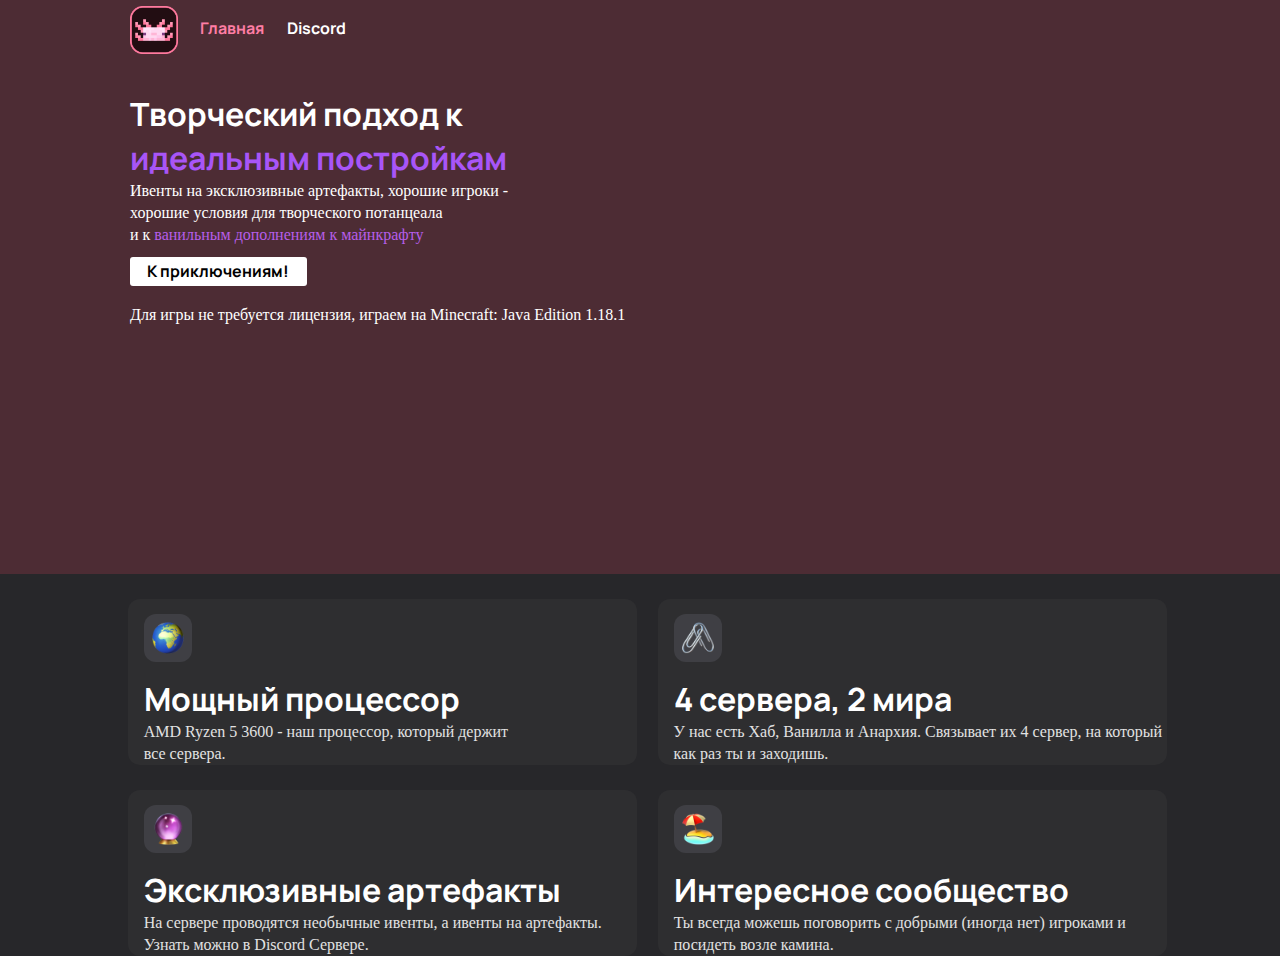
==== commit 1609577c: "Add files via upload" ====
--- a/index.html
+++ b/index.html
@@ -3,7 +3,7 @@
 <head>
   <meta charset="utf-8">
   <meta name="viewport" content="initial-scale=1.0">
-  <title>Сеть серверов OptiLand</title>
+  <title>Приватный сервер OptiLand</title>
   <link rel="stylesheet" href="css/standardize.css">
   <link rel="stylesheet" href="css/index-grid.css">
   <link rel="stylesheet" href="css/styles.css">
@@ -28,7 +28,7 @@
   </div>
   <div class="container container-2 clearfix">
     <div class="element element-2"></div>
-    <p id="bold" class="text text-4">Мощные процессоры</p>
+    <p id="bold" class="text text-4">Мощный процессор</p>
     <div class="text text-5">
       <p>AMD Ryzen 5 3600 - наш процессор, который держит</p>
       <p>все сервера.</p>
@@ -49,20 +49,6 @@
     <p id="bold" class="text text-10">Интересное сообщество</p>
     <p class="text text-11">Ты всегда можешь поговорить с добрыми (иногда нет) игроками и посидеть возле камина.</p>
   </div>
-  <div class="container container-6 clearfix">
-    <div class="element element-6"></div>
-    <div class="text text-12">
-      <p>Сервер является частью&nbsp;</p>
-      <p>сети серверов OptiLand.
-</p>
-      <p><span>Вся размещенная информация на сайте&nbsp;</span></p>
-      <p><span>не является публичной офертой.</span></p>
-      <p><em>We are in no way affiliated with</em></p>
-      <p><em>&nbsp;or endorsed by Mojang, AB.</em></p>
-      <p><em>&nbsp;Apple emojis provided by Apple. Apple®</em></p>
-      <p><em>&nbsp;is&nbsp;a registered trademark of Apple Inc.</em><br></p>
-</div>
-  </div>
 <style>
 @import url('https://fonts.googleapis.com/css2?family=Inter:wght@100;200;300;400;500;600;700;800;900&family=Manrope:wght@200;300;400;500;600;700;800&display=swap');
     
--- a/css/index-grid.css
+++ b/css/index-grid.css
@@ -90,49 +90,3 @@
   margin-left: 93.5%;
 }
 
-@media(max-width: 900px) {
-  .fluid-span-1 {
-    width: 15%;
-  }
-
-  .fluid-span-2 {
-    width: 32%;
-  }
-
-  .fluid-span-3 {
-    width: 49%;
-  }
-
-  .fluid-span-4 {
-    width: 66%;
-  }
-
-  .fluid-span-5 {
-    width: 83%;
-  }
-
-  .fluid-span-6 {
-    width: 100%;
-  }
-
-  .fluid-offset-1 {
-    margin-left: 17%;
-  }
-
-  .fluid-offset-2 {
-    margin-left: 34%;
-  }
-
-  .fluid-offset-3 {
-    margin-left: 51%;
-  }
-
-  .fluid-offset-4 {
-    margin-left: 68%;
-  }
-
-  .fluid-offset-5 {
-    margin-left: 85%;
-  }
-
-}
--- a/css/styles.css
+++ b/css/styles.css
@@ -8,45 +8,43 @@
 
 .text{float:left;clear:both;}
 
-.container-1{width:100%;min-width:1200px;min-height:574px;background-color:rgb(77, 44, 52);}
+.container-1{width:100%;min-width:1300px;height:574px;min-height:574px;max-height:574px;background-color:rgb(77, 44, 52);}
 
-.container-2{position:relative;clear:both;z-index:3;width:39.1666666666%;min-width:470px;height:166px;min-height:166px;margin:25px 0 0 10%;border-radius:12px;background-color:rgb(46, 46, 48);}
+.container-2{position:relative;clear:both;z-index:3;width:39.1666666666%;min-width:509px;height:166px;min-height:166px;max-height:166px;margin:25px 0 0 10%;border-radius:12px;background-color:rgb(46, 46, 48);}
 
-.container-3{position:relative;z-index:11;width:39.1666666666%;min-width:470px;height:166px;min-height:166px;margin:25px 0 0 1.60547%;border-radius:12px;background-color:rgb(46, 46, 48);}
+.container-3{position:relative;z-index:11;width:39.1666666666%;min-width:509px;height:166px;min-height:166px;max-height:166px;margin:25px 0 0 1.63101%;border-radius:12px;background-color:rgb(46, 46, 48);}
 
-.container-4{position:relative;clear:both;z-index:7;width:39.1666666666%;min-width:470px;height:166px;min-height:166px;margin:25px 0 0 10%;border-radius:12px;background-color:rgb(46, 46, 48);}
+.container-4{position:relative;clear:both;z-index:7;width:38.3854166666%;min-width:509px;height:166px;min-height:166px;max-height:166px;margin:25px 0 0 10%;border-radius:12px;background-color:rgb(46, 46, 48);}
 
-.container-5{position:relative;z-index:15;width:39.1666666666%;min-width:470px;height:166px;min-height:166px;margin:25px 0 0 1.60547%;border-radius:12px;background-color:rgb(46, 46, 48);overflow:auto;}
-
-.container-6{clear:both;width:100%;min-width:1200px;height:156px;min-height:156px;margin-top:618px;}
+.container-5{position:relative;z-index:15;width:39.17%;min-width:509px;height:166px;min-height:166px;max-height:166px;margin:25px 0 0 1.64543%;border-radius:12px;background-color:rgb(46, 46, 48);overflow:auto;}
 
 .element-1{position:relative;z-index:16;margin:6px 0 0 10%;background-image:url('../images/logo.png');background-size:48px 48px;background-color:rgba(255, 255, 255, 0);}
 
-.element-2{margin:15px 0 0 3.0851099999%;border-radius:12px;background-image:url('../images/globe-showing-europe-africa(2).png');background-size:32px 32px;background-color:rgb(63, 63, 68);}
+.element-2{margin:15px 0 0 3.08108%;border-radius:12px;background-image:url('../images/globe-showing-europe-africa(2).png');background-size:32px 32px;background-color:rgb(63, 63, 68);}
 
-.element-3{margin:15px 0 0 3.0851099999%;border-radius:12px;background-image:url('../images/linked-paperclips.png');background-size:32px 32px;background-color:rgb(63, 63, 68);}
+.element-3{margin:15px 0 0 3.08108%;border-radius:12px;background-image:url('../images/linked-paperclips.png');background-size:32px 32px;background-color:rgb(63, 63, 68);}
 
-.element-4{margin:15px 0 0 3.0851099999%;border-radius:12px;background-image:url('../images/crystal-ball.png');background-size:32px 32px;background-color:rgb(63, 63, 68);}
+.element-4{margin:15px 0 0 3.08202%;border-radius:12px;background-image:url('../images/crystal-ball.png');background-size:32px 32px;background-color:rgb(63, 63, 68);}
 
-.element-5{margin:15px 0 0 3.0851099999%;border-radius:12px;background-image:url('../images/beach-with-umbrella.png');background-size:32px 32px;background-color:rgb(63, 63, 68);}
-
-.element-6{margin-left:48%;background-image:url('../images/logo.png');background-size:48px 48px;background-color:rgba(255, 255, 255, 0);}
+.element-5{margin:15px 0 0 3.08108%;border-radius:12px;background-image:url('../images/beach-with-umbrella.png');background-size:32px 32px;background-color:rgb(63, 63, 68);}
 
 .text-1{margin:38px 0 0 10%;font-family:'Manrope Bold';font-size:2em;color:rgb(255, 255, 255);}
 
-.text-10,.text-4,.text-6,.text-8{margin:15px 0 0 3.0851099999%;font-family:'Manrope Bold';font-size:2em;color:rgb(255, 255, 255);}
+.text-10,.text-4,.text-6{margin:15px 0 0 3.08108%;font-family:'Manrope Bold';font-size:2em;color:rgb(255, 255, 255);}
 
-.text-11,.text-5,.text-7,.text-9{margin-left:3.0851099999%;font-size:1em;color:rgb(226, 226, 226);}
-
-.text-12{width:672px;min-width:669px;height:39px;min-height:39px;margin-left:22%;font-family:Inter;font-size:0.625em;font-weight:400;text-align:center;color:rgb(255, 255, 255);}
+.text-11,.text-5,.text-7{margin-left:3.08108%;font-size:1em;color:rgb(226, 226, 226);}
 
 .text-2{margin-left:10%;font-size:1em;color:rgb(255, 255, 255);}
 
 .text-3{margin:18px 0 0 10%;font-size:1em;color:rgb(255, 255, 255);}
 
+.text-8{margin:15px 0 0 3.08202%;font-family:'Manrope Bold';font-size:2em;color:rgb(255, 255, 255);}
+
+.text-9{margin-left:3.08202%;font-size:1em;color:rgb(226, 226, 226);}
+
 .container ._button-1{position:relative;z-index:17;width:74px;min-width:74px;height:24px;min-height:24px;margin:16px 0 0 1.32813%;background-color:rgba(222, 222, 222, 0);color:#ff7ea5;}
 
-.container ._button-2{position:relative;z-index:18;width:74px;min-width:74px;height:24px;min-height:24px;margin:16px 0 0 0.81641%;background-color:rgba(222, 222, 222, 0);color:rgb(255, 255, 255);-webkit-transition:0.15s;-moz-transition:0.15s;-o-transition:0.15s;-ms-transition:0.15s;transition:0.15s;}
+.container ._button-2{position:relative;z-index:18;width:74px;min-width:74px;height:24px;min-height:24px;margin:16px 0 0 0.81611%;background-color:rgba(222, 222, 222, 0);color:rgb(255, 255, 255);-webkit-transition:0.15s;-moz-transition:0.15s;-o-transition:0.15s;-ms-transition:0.15s;transition:0.15s;}
 
 .container ._button-2:hover{color:#ff7ea5;}
 
@@ -54,134 +52,8 @@
 
 .container ._button-3:hover{background-color:rgb(225, 225, 225);}
 
-.text a{border-top-width:0;border-right-width:0;border-bottom-width:0;border-left-width:0;border-color:transparent;border-style:none;border-top-left-radius:0;border-top-right-radius:0;border-bottom-right-radius:0;border-bottom-left-radius:0;background-color:transparent;font-family:inherit;font-style:inherit;font-size:inherit;font-weight:inherit;text-transform:inherit;text-decoration:inherit;letter-spacing:inherit;word-spacing:inherit;color:rgb(180, 180, 180);opacity:1;word-break:normal;word-wrap:normal;white-space:normal;}
-
-.text em{border-top-width:0;border-right-width:0;border-bottom-width:0;border-left-width:0;border-color:transparent;border-style:none;border-top-left-radius:0;border-top-right-radius:0;border-bottom-right-radius:0;border-bottom-left-radius:0;background-color:transparent;font-family:inherit;font-style:inherit;font-size:inherit;font-weight:inherit;text-transform:inherit;text-decoration:inherit;letter-spacing:inherit;word-spacing:inherit;color:rgb(140, 140, 140);opacity:1;word-break:normal;word-wrap:normal;white-space:normal;}
-
 .text span{border-top-width:0;border-right-width:0;border-bottom-width:0;border-left-width:0;border-color:transparent;border-style:none;border-top-left-radius:0;border-top-right-radius:0;border-bottom-right-radius:0;border-bottom-left-radius:0;background-color:transparent;font-family:inherit;font-style:inherit;font-size:inherit;font-weight:inherit;text-transform:inherit;text-decoration:inherit;letter-spacing:inherit;word-spacing:inherit;opacity:1;word-break:normal;word-wrap:normal;white-space:normal;}
 
 .text-1 span{color:#a855f7;}
 
-.text-12 span{color:rgb(180, 180, 180);}
-
-.text-2 span{color:#b65eea;}
-
-@media(max-width: 900px) {
-body{font-size:1em;}
-
-.container .element-1{position:relative;z-index:16;}
-
-.container .element-6{margin-left:47.44271%;}
-
-.container .text-10,.container .text-4{font-size:1em;}
-
-.container .text-12{min-width:672px;margin-left:12.77778%;}
-
-.container .text-8{margin-left:3.08224%;font-size:1em;}
-
-.container .element-4,.container .text-9{margin-left:3.08224%;}
-
-.container-1{min-width:900px;}
-
-.container-2{position:relative;z-index:3;width:52.8888888888%;min-width:475px;margin-left:23.55556%;}
-
-.container-3{position:relative;clear:both;z-index:11;width:52.7777777777%;min-width:475px;margin-left:23.55556%;}
-
-.container-4{position:relative;z-index:7;width:52.7777777777%;min-width:475px;margin-left:23.55556%;}
-
-.container-5{position:relative;clear:both;z-index:15;width:52.7777777777%;min-width:475px;margin-left:23.55556%;}
-
-.container-6{min-width:900px;margin-top:613px;}
-
-.container ._button-1{position:relative;z-index:17;}
-
-.container ._button-2{position:relative;z-index:18;margin-left:0.81424%;}
-}
-
-@media(max-width: 800px) {
-body{font-size:1em;}
-
-.container .element-1{position:relative;z-index:16;}
-
-.container .element-6{margin-left:47%;}
-
-.container .text-12{margin-left:9%;}
-
-.container .element-4,.container .text-8,.container .text-9{margin-left:3.0851099999%;}
-
-.container-1{min-width:400px;}
-
-.container-2{position:relative;z-index:3;margin-left:22%;}
-
-.container-3{position:relative;z-index:11;margin-left:22%;}
-
-.container-4{position:relative;z-index:7;width:59.375%;margin-left:22%;}
-
-.container-5{position:relative;z-index:15;margin-left:22%;}
-
-.container-6{min-width:800px;margin-top:615px;}
-
-.container ._button-1{position:relative;z-index:17;}
-
-.container ._button-2{position:relative;z-index:18;margin-left:0.81641%;}
-}
-
-@media(max-width: 400px) {
-body{font-size:1em;}
-
-.container .element-1{position:relative;z-index:16;}
-
-.container .element-6{margin-left:43.75%;}
-
-.container .text-12{min-width:0;margin-left:-33.5%;font-size:0.563em;}
-
-.container .text-6{font-size:1em;}
-
-.container .text-8{margin-top:0;margin-left:3.07129%;}
-
-.container .element-4,.container .text-9{margin-left:3.07129%;}
-
-.container-2{position:relative;z-index:3;width:80%;margin-top:20px;margin-left:10%;}
-
-.container-3{position:relative;z-index:11;width:80%;margin-top:28px;margin-left:10%;}
-
-.container-4{position:relative;z-index:7;width:80%;min-width:320px;margin-top:32px;margin-left:10%;}
-
-.container-5{position:relative;z-index:15;width:80%;margin-left:10%;}
-
-.container-6{min-width:400px;margin-top:610px;}
-
-.container ._button-1{position:relative;z-index:17;}
-
-.container ._button-2{position:relative;z-index:18;}
-}
-
-@media(max-width: 200px) {
-body{font-size:1em;}
-
-.container .element-1{position:relative;z-index:16;margin-top:8px;margin-left:37.2%;}
-
-.container .element-6{margin-left:40.4%;}
-
-.container .text-1{margin-top:14px;margin-left:4.5%;}
-
-.container .text-10,.container .text-11,.container .text-4,.container .text-5,.container .text-7,.container .text-8,.container .text-9{font-size:0.75em;}
-
-.container .text-12{margin-left:-115%;}
-
-.container-1{min-width:200px;}
-
-.container-2{position:relative;z-index:3;min-width:160px;}
-
-.container-3{position:relative;z-index:11;min-width:160px;}
-
-.container-4{position:relative;z-index:7;min-width:160px;}
-
-.container-5{position:relative;z-index:15;min-width:160px;}
-
-.container-6{min-width:200px;height:146px;min-height:146px;}
-
-.container ._button-1{position:relative;clear:both;z-index:17;margin-top:24px;margin-left:10%;}
-
-.container ._button-2{position:relative;z-index:18;margin-top:24px;margin-left:6%;}
-}+.text-2 span{color:#b65eea;}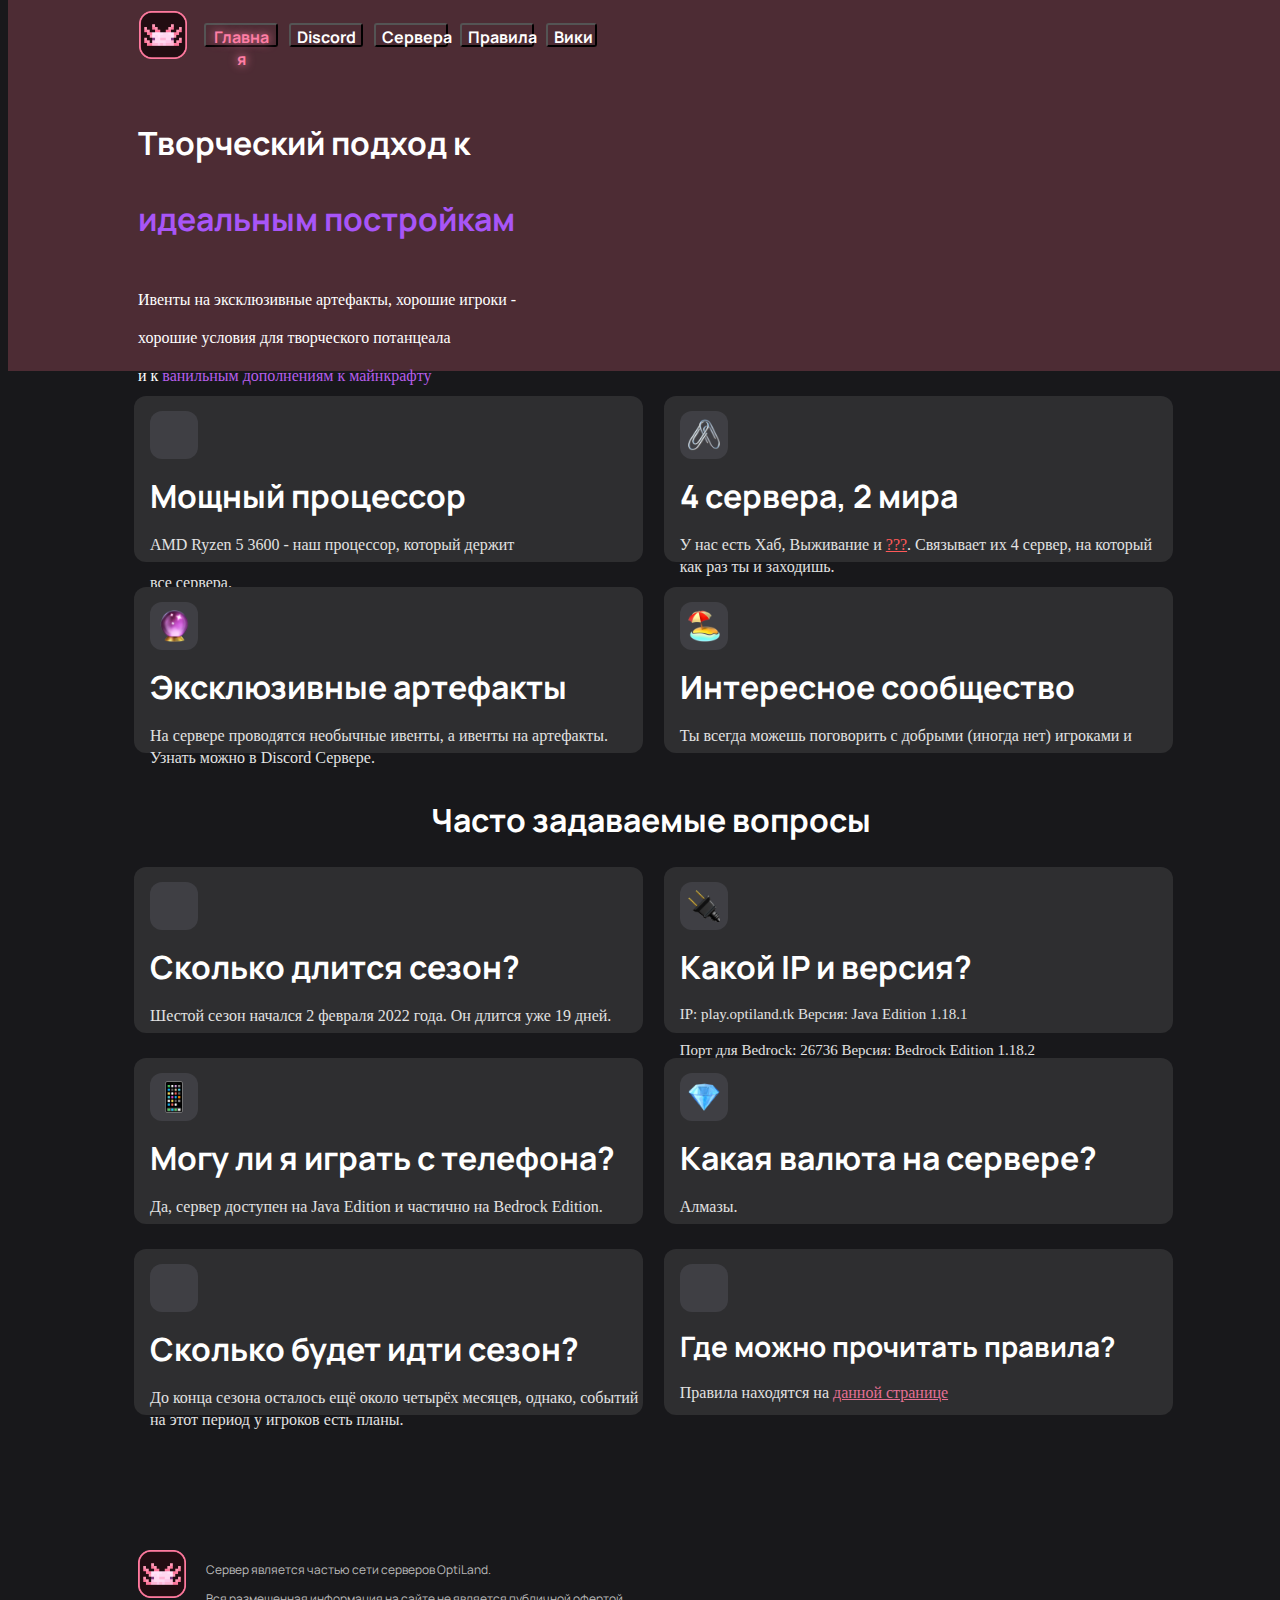
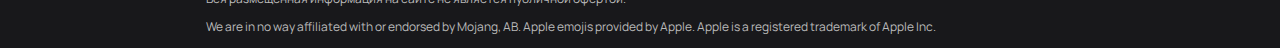
==== commit 42430868: "Add files via upload" ====
--- a/index.html
+++ b/index.html
@@ -3,17 +3,22 @@
 <head>
   <meta charset="utf-8">
   <meta name="viewport" content="initial-scale=1.0">
-  <title>Приватный сервер OptiLand</title>
+  <title>Приватный сервер — OptiLand</title>
   <link rel="stylesheet" href="css/standardize.css">
   <link rel="stylesheet" href="css/index-grid.css">
-  <link rel="stylesheet" href="css/styles.css">
+  <link rel="stylesheet" href="css/index.css">
   <link rel="shortcut icon" href="images/logo.png" type="image/x-icon">
 </head>
 <body class="body page-index clearfix">
   <div class="container container-1 clearfix">
-    <div class="element element-1"></div>
-    <button id="bold" class="_button-1">Главная</button>
-    <button onClick="window.location='https://discord.gg/rdsjFh6x5m';" id="bold" class="_button-2">Discord</button>
+    <div class="container clearfix">
+      <div class="element element-1"></div>
+      <button id="bold" class="_button _button-1">Главная</button>
+      <button onClick="window.location='https://discord.gg/rdsjFh6x5m';" id="bold" class="_button _button-2">Discord</button>
+      <button onClick="window.location='about.html';" id="bold" class="_button _button-3">Сервера</button>
+      <button onClick="window.location='rules.html';" id="bold" class="_button _button-4">Правила</button>
+      <button onClick="window.location='wiki.html';" id="bold" class="_button _button-5">Вики</button>
+    </div>
     <div id="bold" class="text text-1">
       <p>Творческий подход к</p>
       <p><span>идеальным постройкам</span></p>
@@ -23,10 +28,10 @@
       <p>хорошие условия для творческого потанцеала</p>
       <p>и к&nbsp;<span>ванильным дополнениям к майнкрафту</span></p>
 </div>
-    <button onClick="window.location='https://discord.gg/rdsjFh6x5m';" id="bold" class="_button-3">К приключениям!</button>
+    <button onClick="window.location='https://discord.gg/rdsjFh6x5m';" id="bold" class="_button _button-6">К приключениям!</button>
     <p class="text text-3">Для игры не требуется лицензия, играем на Minecraft: Java Edition 1.18.1</p>
   </div>
-  <div class="container container-2 clearfix">
+  <div class="container container-3 clearfix">
     <div class="element element-2"></div>
     <p id="bold" class="text text-4">Мощный процессор</p>
     <div class="text text-5">
@@ -34,20 +39,64 @@
       <p>все сервера.</p>
 </div>
   </div>
-  <div class="container container-3 clearfix">
+  <div class="container container-4 clearfix">
     <div class="element element-3"></div>
     <p id="bold" class="text text-6">4 сервера, 2 мира</p>
-    <p class="text text-7">У нас есть Хаб, Ванилла и Анархия. Связывает их 4 сервер, на который как раз ты и заходишь.</p>
+    <p onClick="window.location='about_experiment.html';" class="text text-7">У нас есть Хаб, Выживание и <span>???</span>. Связывает их 4 сервер, на который как раз ты и заходишь.</p>
   </div>
-  <div class="container container-4 clearfix">
+  <div class="container container-5 clearfix">
     <div class="element element-4"></div>
     <p id="bold" class="text text-8">Эксклюзивные артефакты</p>
     <p class="text text-9">На сервере проводятся необычные ивенты, а ивенты на артефакты. Узнать можно в Discord Сервере.</p>
   </div>
-  <div class="container container-5 clearfix">
+  <div class="container container-6 clearfix">
     <div class="element element-5"></div>
     <p id="bold" class="text text-10">Интересное сообщество</p>
     <p class="text text-11">Ты всегда можешь поговорить с добрыми (иногда нет) игроками и посидеть возле камина.</p>
+  </div>
+  <div id="q_a" class="element element-6"></div>
+  <p id="bold" class="text text-12">Часто задаваемые вопросы</p>
+  <div class="container container-7 clearfix">
+    <div class="element element-7"></div>
+    <p id="bold" class="text text-13">Сколько длится сезон?</p>
+    <p class="text text-14">Шестой сезон начался 2 февраля 2022 года. Он длится уже 19 дней.</p>
+  </div>
+  <div class="container container-8 clearfix">
+    <div class="element element-8"></div>
+    <p id="bold" class="text text-15">Какой IP и версия?</p>
+    <div class="text text-16">
+      <p>IP: play.optiland.tk
+Версия: Java Edition 1.18.1</p>
+      <p>Порт для Bedrock: 26736 Версия: Bedrock Edition 1.18.2</p>
+</div>
+  </div>
+  <div class="container container-9 clearfix">
+    <div class="element element-9"></div>
+    <p id="bold" class="text text-17">Могу ли я играть с телефона?</p>
+    <p class="text text-18">Да, сервер доступен на Java Edition и частично на Bedrock Edition.</p>
+  </div>
+  <div class="container container-10 clearfix">
+    <div class="element element-10"></div>
+    <p id="bold" class="text text-19">Какая валюта на сервере?</p>
+    <p class="text text-20">Алмазы.</p>
+  </div>
+  <div class="container container-11 clearfix">
+    <div class="element element-11"></div>
+    <p id="bold" class="text text-21">Сколько будет идти сезон?</p>
+    <p class="text text-22">До конца сезона осталось ещё около четырёх месяцев, однако, событий на этот период у игроков есть планы.</p>
+  </div>
+  <div class="container container-12 clearfix">
+    <div class="element element-12"></div>
+    <p id="bold" class="text text-23">Где можно прочитать правила?</p>
+    <p onClick="window.location='rules.html';" class="text text-24">Правила находятся на <span>данной странице</span></p>
+  </div>
+  <div class="container container-13 clearfix">
+    <div class="element element-13"></div>
+    <div class="text text-25">
+      <p>Сервер является частью сети серверов OptiLand.<br></p>
+      <p>Вся размещенная информация на сайте не является публичной офертой.</p>
+      <p>We are in no way affiliated with or endorsed by Mojang, AB. Apple emojis provided by Apple. Apple is a registered trademark of Apple Inc.<br></p>
+</div>
   </div>
 <style>
 @import url('https://fonts.googleapis.com/css2?family=Inter:wght@100;200;300;400;500;600;700;800;900&family=Manrope:wght@200;300;400;500;600;700;800&display=swap');
@@ -55,6 +104,11 @@
     #bold {
         font-family: 'Manrope', cursive;
         font-weight: 700;
+    },
+  
+    #text {
+        font-family: 'Inter', cursive;
+        font-weight: 200;
     }
 </body>
 </html>--- a/css/index.css
+++ b/css/index.css
@@ -0,0 +1,926 @@
+body {
+  background-color: #18181b;
+  font: normal 1em/1.38 'Inter Regular';
+  color: rgb(255, 255, 255);
+}
+
+.container {
+  float: left;
+}
+
+.container .container {
+  width: 100%;
+  height: 51px;
+  margin-top: 11px;
+}
+
+.container .element {
+  width: 48px;
+  min-width: 48px;
+  height: 48px;
+  min-height: 48px;
+  background-repeat: no-repeat;
+  background-position: center center;
+}
+
+.element {
+  float: left;
+}
+
+.text {
+  float: left;
+}
+
+._button {
+  display: block;
+  float: left;
+  border-radius: 3px;
+  font-family: 'Manrope Bold';
+  font-size: 1em;
+  text-align: center;
+}
+
+.container-1 {
+  width: 100%;
+  min-width: 1300px;
+  height: 374px;
+  min-height: 374px;
+  margin-top: -11px;
+  background-color: rgb(77, 44, 52);
+}
+
+.container-10 {
+  position: relative;
+  z-index: 44;
+  width: 39.1538461538%;
+  min-width: 509px;
+  height: 166px;
+  min-height: 166px;
+  margin: 25px 0 0 1.64303%;
+  border-radius: 12px;
+  background-color: rgb(46, 46, 48);
+}
+
+.container-11 {
+  position: relative;
+  clear: both;
+  z-index: 48;
+  width: 39.1538461538%;
+  min-width: 509px;
+  height: 166px;
+  min-height: 166px;
+  margin: 25px 0 0 10%;
+  border-radius: 12px;
+  background-color: rgb(46, 46, 48);
+}
+
+.container-12 {
+  position: relative;
+  z-index: 52;
+  width: 39.1538461538%;
+  min-width: 509px;
+  height: 166px;
+  min-height: 166px;
+  margin: 25px 0 0 1.64303%;
+  border-radius: 12px;
+  background-color: rgb(46, 46, 48);
+}
+
+.container-13 {
+  clear: both;
+  width: 100%;
+  min-width: 1300px;
+  height: 48px;
+  min-height: 48px;
+  margin-top: 135px;
+}
+
+.container-3 {
+  position: relative;
+  clear: both;
+  z-index: 3;
+  width: 38.39%;
+  min-width: 509px;
+  height: 166px;
+  min-height: 166px;
+  margin: 25px 0 0 10%;
+  border-radius: 12px;
+  background-color: rgb(46, 46, 48);
+}
+
+.container-4 {
+  position: relative;
+  z-index: 11;
+  width: 38.39%;
+  min-width: 509px;
+  height: 166px;
+  min-height: 166px;
+  margin: 25px 0 0 1.64303%;
+  border-radius: 12px;
+  background-color: rgb(46, 46, 48);
+}
+
+.container-5 {
+  position: relative;
+  clear: both;
+  z-index: 7;
+  width: 38.3854166666%;
+  min-width: 509px;
+  height: 166px;
+  min-height: 166px;
+  margin: 25px 0 0 10%;
+  border-radius: 12px;
+  background-color: rgb(46, 46, 48);
+}
+
+.container-6 {
+  position: relative;
+  z-index: 15;
+  width: 38.39%;
+  min-width: 509px;
+  height: 166px;
+  min-height: 166px;
+  max-height: 166px;
+  margin: 25px 0 0 1.64303%;
+  border-radius: 12px;
+  background-color: rgb(46, 46, 48);
+  overflow: auto;
+}
+
+.container-7 {
+  position: relative;
+  clear: both;
+  z-index: 32;
+  width: 39.1538461538%;
+  min-width: 509px;
+  height: 166px;
+  min-height: 166px;
+  margin: 25px 0 0 10%;
+  border-radius: 12px;
+  background-color: rgb(46, 46, 48);
+}
+
+.container-8 {
+  position: relative;
+  z-index: 36;
+  width: 39.1538461538%;
+  min-width: 509px;
+  height: 166px;
+  min-height: 166px;
+  margin: 25px 0 0 1.64303%;
+  border-radius: 12px;
+  background-color: rgb(46, 46, 48);
+}
+
+.container-9 {
+  position: relative;
+  clear: both;
+  z-index: 40;
+  width: 39.1538461538%;
+  min-width: 509px;
+  height: 166px;
+  min-height: 166px;
+  margin: 25px 0 0 10%;
+  border-radius: 12px;
+  background-color: rgb(46, 46, 48);
+}
+
+.element-1 {
+  margin: 3px 0 0 10.07452%;
+  background: url('../images/logo.png') rgba(255, 255, 255, 0);
+  background-size: 48px 48px;
+}
+
+.element-10 {
+  margin: 15px 0 0 3.06361%;
+  border-radius: 12px;
+  background: url('../images/gem-stone.png') rgb(63, 63, 68);
+  background-size: 32px 32px;
+}
+
+.element-11 {
+  margin: 15px 0 0 3.06361%;
+  border-radius: 12px;
+  background: url('../images/hourglass-not-done.png') rgb(63, 63, 68);
+  background-size: 32px 32px;
+}
+
+.element-12 {
+  margin: 15px 0 0 3.06361%;
+  border-radius: 12px;
+  background: url('../images/open-book_1f4d6.png') rgb(63, 63, 68);
+  background-size: 32px 32px;
+}
+
+.element-13 {
+  margin-left: 10%;
+  background: url('../images/logo.png') rgba(222, 222, 222, 0);
+  background-size: 48px 48px;
+  overflow: hidden;
+}
+
+.element-2 {
+  margin: 15px 0 0 3.05747%;
+  border-radius: 12px;
+  background: url('../images/globe-showing-europe-africa.png') rgb(63, 63, 68);
+  background-size: 32px 32px;
+}
+
+.element-3 {
+  margin: 15px 0 0 3.05747%;
+  border-radius: 12px;
+  background: url('../images/linked-paperclips.png') rgb(63, 63, 68);
+  background-size: 32px 32px;
+}
+
+.element-4 {
+  margin: 15px 0 0 3.06361%;
+  border-radius: 12px;
+  background: url('../images/crystal-ball.png') rgb(63, 63, 68);
+  background-size: 32px 32px;
+}
+
+.element-5 {
+  margin: 15px 0 0 3.0543999999%;
+  border-radius: 12px;
+  background: url('../images/beach-with-umbrella.png') rgb(63, 63, 68);
+  background-size: 32px 32px;
+}
+
+.element-6 {
+  position: relative;
+  clear: both;
+  z-index: 56;
+  width: 1%;
+  height: 28px;
+  margin: 50px 0 0 10%;
+  background-color: rgba(222, 222, 222, 0);
+}
+
+.element-7 {
+  margin: 15px 0 0 3.06361%;
+  border-radius: 12px;
+  background: url('../images/calendar_1f4c5.png') rgb(63, 63, 68);
+  background-size: 32px 32px;
+}
+
+.element-8 {
+  margin: 15px 0 0 3.06361%;
+  border-radius: 12px;
+  background: url('../images/electric-plug.png') rgb(63, 63, 68);
+  background-size: 32px 32px;
+}
+
+.element-9 {
+  margin: 15px 0 0 3.06361%;
+  border-radius: 12px;
+  background: url('../images/mobile-phone.png') rgb(63, 63, 68);
+  background-size: 32px 32px;
+}
+
+.text-1 {
+  clear: both;
+  margin: 30px 0 0 10%;
+  font-family: 'Manrope Bold';
+  font-size: 2em;
+  color: rgb(255, 255, 255);
+}
+
+.text-10 {
+  clear: both;
+  margin: 15px 0 0 3.0543999999%;
+  font-family: 'Manrope Bold';
+  font-size: 2em;
+  color: rgb(255, 255, 255);
+}
+
+.text-11 {
+  clear: both;
+  margin-left: 3.0543999999%;
+  font-size: 1em;
+  color: rgb(226, 226, 226);
+}
+
+.text-12 {
+  position: relative;
+  z-index: 28;
+  min-width: 440px;
+  min-height: 44px;
+  margin: 45px 0 0 22.44351%;
+  font-family: 'Manrope Bold';
+  font-size: 2em;
+  color: rgb(255, 255, 255);
+}
+
+.text-16 {
+  clear: both;
+  width: 86.2475442043%;
+  margin-left: 3.06361%;
+  font-size: 0.938em;
+  color: rgb(226, 226, 226);
+}
+
+.text-2 {
+  clear: both;
+  margin-left: 10%;
+  font-size: 1em;
+  color: rgb(255, 255, 255);
+}
+
+.text-13,
+.text-15,
+.text-17,
+.text-19,
+.text-21,
+.text-8 {
+  clear: both;
+  margin: 15px 0 0 3.06361%;
+  font-family: 'Manrope Bold';
+  font-size: 2em;
+  color: rgb(255, 255, 255);
+}
+
+.text-23 {
+  clear: both;
+  margin: 15px 0 0 3.06361%;
+  font-family: 'Manrope Bold';
+  font-size: 1.75em;
+  text-align: center;
+  color: rgb(255, 255, 255);
+}
+
+.text-14,
+.text-18,
+.text-20,
+.text-22,
+.text-24,
+.text-9 {
+  clear: both;
+  margin-left: 3.06361%;
+  font-size: 1em;
+  color: rgb(226, 226, 226);
+}
+
+.text-25 {
+  margin-left: 1.50601%;
+  font-family: Manrope;
+  font-size: 0.75em;
+  font-weight: 400;
+  color: rgb(186, 186, 186);
+}
+
+.text-3 {
+  clear: both;
+  margin: 18px 0 0 10%;
+  font-size: 1em;
+  color: rgb(255, 255, 255);
+}
+
+.text-4,
+.text-6 {
+  clear: both;
+  margin: 15px 0 0 3.05747%;
+  font-family: 'Manrope Bold';
+  font-size: 2em;
+  color: rgb(255, 255, 255);
+}
+
+.text-5,
+.text-7 {
+  clear: both;
+  margin-left: 3.05747%;
+  font-size: 1em;
+  color: rgb(226, 226, 226);
+}
+
+.container ._button-1 {
+  width: 74px;
+  min-width: 74px;
+  height: 24px;
+  min-height: 24px;
+  margin: 15px 0 0 1.32813%;
+  background-color: rgba(222, 222, 222, 0);
+  text-shadow: 0 0 10px #ff7ea5;
+  color: #ff7ea5;
+  word-wrap: break-word;
+}
+
+.container ._button-2 {
+  width: 74px;
+  min-width: 74px;
+  height: 24px;
+  min-height: 24px;
+  margin: 15px 0 0 0.81611%;
+  background-color: rgba(222, 222, 222, 0);
+  color: rgb(255, 255, 255);
+  -webkit-transition: 0.15s;
+  -moz-transition: 0.15s;
+  -o-transition: 0.15s;
+  -ms-transition: 0.15s;
+  transition: 0.15s;
+}
+
+.container ._button-3 {
+  width: 74px;
+  min-width: 74px;
+  height: 24px;
+  min-height: 24px;
+  margin: 15px 0 0 0.88462%;
+  background-color: rgba(222, 222, 222, 0);
+  color: rgb(255, 255, 255);
+  -webkit-transition: 0.15s;
+  -moz-transition: 0.15s;
+  -o-transition: 0.15s;
+  -ms-transition: 0.15s;
+  transition: 0.15s;
+}
+
+.container ._button-4 {
+  width: 74px;
+  min-width: 74px;
+  height: 24px;
+  min-height: 24px;
+  margin: 15px 0 0 0.90986%;
+  background-color: rgba(222, 222, 222, 0);
+  color: rgb(255, 255, 255);
+  -webkit-transition: 0.15s;
+  -moz-transition: 0.15s;
+  -o-transition: 0.15s;
+  -ms-transition: 0.15s;
+  transition: 0.15s;
+}
+
+.container ._button-5 {
+  width: 51px;
+  min-width: 51px;
+  height: 24px;
+  min-height: 24px;
+  margin: 15px 0 0 0.91827%;
+  background-color: rgba(222, 222, 222, 0);
+  color: rgb(255, 255, 255);
+  -webkit-transition: 0.15s;
+  -moz-transition: 0.15s;
+  -o-transition: 0.15s;
+  -ms-transition: 0.15s;
+  transition: 0.15s;
+}
+
+.container ._button-2:hover,
+.container ._button-3:hover,
+.container ._button-4:hover,
+.container ._button-5:hover {
+  text-shadow: 0 0 10px #ff7ea5;
+  color: #ff7ea5;
+}
+
+.container ._button-6 {
+  clear: both;
+  width: 13.6%;
+  min-width: 169px;
+  height: 29px;
+  margin: 10px 0 0 10%;
+  background-color: rgb(255, 255, 255);
+  color: rgb(0, 0, 0);
+}
+
+.container ._button-6:hover {
+  background-color: rgb(225, 225, 225);
+}
+
+.text span {
+  border-top-width: 0;
+  border-right-width: 0;
+  border-bottom-width: 0;
+  border-left-width: 0;
+  border-color: transparent;
+  border-style: none;
+  border-top-left-radius: 0;
+  border-top-right-radius: 0;
+  border-bottom-right-radius: 0;
+  border-bottom-left-radius: 0;
+  text-shadow: none;
+  font-family: inherit;
+  font-style: inherit;
+  font-size: inherit;
+  font-weight: inherit;
+  text-transform: inherit;
+  letter-spacing: inherit;
+  word-spacing: inherit;
+  opacity: 1;
+  word-break: normal;
+  word-wrap: normal;
+  white-space: normal;
+}
+
+.text a,
+.text em,
+.text strong {
+  border-top-width: 0;
+  border-right-width: 0;
+  border-bottom-width: 0;
+  border-left-width: 0;
+  border-color: transparent;
+  border-style: none;
+  border-top-left-radius: 0;
+  border-top-right-radius: 0;
+  border-bottom-right-radius: 0;
+  border-bottom-left-radius: 0;
+  background-color: transparent;
+  text-shadow: none;
+  font-family: inherit;
+  font-style: inherit;
+  font-size: inherit;
+  font-weight: inherit;
+  text-transform: inherit;
+  text-decoration: inherit;
+  letter-spacing: inherit;
+  word-spacing: inherit;
+  color: inherit;
+  opacity: 1;
+  word-break: normal;
+  word-wrap: normal;
+  white-space: normal;
+}
+
+.text-1 span {
+  background-color: transparent;
+  text-decoration: inherit;
+  color: #a855f7;
+}
+
+.text-2 span {
+  background-color: transparent;
+  text-decoration: inherit;
+  color: #b65eea;
+}
+
+.text-24 span {
+  background-color: rgba(229, 112, 148, 0);
+  text-decoration: underline;
+  color: rgb(229, 112, 148);
+}
+
+.text-7 span {
+  background-color: transparent;
+  text-decoration: underline;
+  color: rgb(255, 89, 89);
+}
+
+@media(max-width: 600px) {
+  .container .element-1 {
+    margin-left: 10.07292%;
+  }
+
+  .container .element-13 {
+    margin-left: 45%;
+  }
+
+  .container .text-25 {
+    clear: both;
+    margin-left: 3.16667%;
+    font-size: 0.563em;
+    text-align: center;
+  }
+
+  .container-1 {
+    min-width: 600px;
+  }
+
+  .container-10 {
+    position: relative;
+    clear: both;
+    z-index: 44;
+    margin-left: 7.83073%;
+  }
+
+  .container-11 {
+    position: relative;
+    z-index: 48;
+    margin-left: 7.83073%;
+  }
+
+  .container-12 {
+    position: relative;
+    clear: both;
+    z-index: 52;
+    margin-left: 7.83073%;
+  }
+
+  .container-13 {
+    min-width: 600px;
+    margin-top: 136px;
+  }
+
+  .container-3 {
+    position: relative;
+    z-index: 3;
+    margin-left: 7.83073%;
+  }
+
+  .container-4 {
+    position: relative;
+    clear: both;
+    z-index: 11;
+    margin-left: 7.83073%;
+  }
+
+  .container-5 {
+    position: relative;
+    z-index: 7;
+    margin-left: 7.83073%;
+  }
+
+  .container-6 {
+    position: relative;
+    clear: both;
+    z-index: 15;
+    margin-left: 7.83073%;
+  }
+
+  .container-7 {
+    position: relative;
+    z-index: 32;
+    margin-left: 7.83073%;
+  }
+
+  .container-8 {
+    position: relative;
+    clear: both;
+    z-index: 36;
+    margin-left: 7.83073%;
+  }
+
+  .container-9 {
+    position: relative;
+    z-index: 40;
+    margin-left: 7.83073%;
+  }
+
+  .element-6 {
+    position: relative;
+    z-index: 56;
+  }
+
+  .text-12 {
+    position: relative;
+    z-index: 28;
+    margin-top: 122px;
+    margin-left: 2.14063%;
+  }
+
+  .container ._button-2 {
+    margin-left: 0.8125%;
+  }
+
+  .container ._button-3 {
+    margin-left: 0.88021%;
+  }
+
+  .container ._button-4 {
+    margin-left: 0.90625%;
+  }
+
+  .container ._button-5 {
+    margin-left: 0.91667%;
+  }
+}
+
+@media(max-width: 400px) {
+  body {
+    font-size: 1em;
+  }
+
+  .container .container {
+    min-width: 400px;
+    height: 81px;
+    min-height: 81px;
+  }
+
+  .container .element-1 {
+    position: relative;
+    z-index: 20;
+    margin-top: 9px;
+    margin-left: 43.1992199999%;
+  }
+
+  .container .text-1 {
+    margin-top: 0;
+  }
+
+  .container .text-10 {
+    margin-left: 3.05153%;
+    font-size: 1em;
+  }
+
+  .container .element-5,
+  .container .text-11 {
+    margin-left: 3.05153%;
+  }
+
+  .container .text-13 {
+    margin-left: 3.0513%;
+    font-size: 1em;
+  }
+
+  .container .element-7,
+  .container .text-14 {
+    margin-left: 3.0513%;
+  }
+
+  .container .text-15 {
+    margin-top: 3px;
+    margin-left: 3.05643%;
+    font-size: 1em;
+  }
+
+  .container .text-19,
+  .container .text-21 {
+    margin-left: 3.04614%;
+    font-size: 1em;
+  }
+
+  .container .element-10,
+  .container .element-11,
+  .container .text-20,
+  .container .text-22 {
+    margin-left: 3.04614%;
+  }
+
+  .container .text-17,
+  .container .text-23 {
+    margin-left: 3.05643%;
+    font-size: 1em;
+  }
+
+  .container .element-12,
+  .container .element-8,
+  .container .element-9,
+  .container .text-16,
+  .container .text-18,
+  .container .text-24 {
+    margin-left: 3.05643%;
+  }
+
+  .container .text-25 {
+    margin-left: 3.16016%;
+  }
+
+  .container .text-4,
+  .container .text-6,
+  .container .text-8 {
+    margin-left: 3.0517599999%;
+    font-size: 1em;
+  }
+
+  .container .element-2,
+  .container .element-3,
+  .container .element-4,
+  .container .text-5,
+  .container .text-7,
+  .container .text-9 {
+    margin-left: 3.0517599999%;
+  }
+
+  .container-1 {
+    min-width: 400px;
+    height: 435px;
+  }
+
+  .container-10 {
+    position: relative;
+    z-index: 44;
+    width: 79.25%;
+    min-width: 0;
+    margin-left: 10%;
+  }
+
+  .container-11 {
+    position: relative;
+    z-index: 48;
+    width: 79.25%;
+    min-width: 0;
+    margin-left: 10%;
+  }
+
+  .container-12 {
+    position: relative;
+    z-index: 52;
+    width: 79.75%;
+    min-width: 0;
+    margin-left: 10%;
+  }
+
+  .container-13 {
+    min-width: 0;
+  }
+
+  .container-3 {
+    position: relative;
+    z-index: 3;
+    width: 80%;
+    min-width: 0;
+    margin-top: 11px;
+    margin-left: 10%;
+  }
+
+  .container-4 {
+    position: relative;
+    z-index: 11;
+    width: 80%;
+    min-width: 0;
+    margin-left: 10%;
+  }
+
+  .container-5 {
+    position: relative;
+    z-index: 7;
+    width: 80%;
+    min-width: 0;
+    margin-left: 10%;
+  }
+
+  .container-6 {
+    position: relative;
+    z-index: 15;
+    width: 79.75%;
+    min-width: 0;
+    margin-left: 10%;
+  }
+
+  .container-7 {
+    position: relative;
+    z-index: 32;
+    width: 79.5%;
+    min-width: 0;
+    margin-top: 122px;
+    margin-left: 10%;
+  }
+
+  .container-8 {
+    position: relative;
+    z-index: 36;
+    width: 79.75%;
+    min-width: 0;
+    margin-left: 10%;
+  }
+
+  .container-9 {
+    position: relative;
+    z-index: 40;
+    width: 79.75%;
+    min-width: 0;
+    margin-left: 10%;
+  }
+
+  .element-6 {
+    position: relative;
+    z-index: 56;
+    margin-top: 3px;
+  }
+
+  .text-12 {
+    position: relative;
+    clear: both;
+    z-index: 28;
+    min-width: 332px;
+    min-height: 33px;
+    margin-top: 72px;
+    margin-left: 8.5%;
+    font-size: 1.5em;
+  }
+
+  .container ._button-1 {
+    position: relative;
+    clear: both;
+    z-index: 21;
+    margin-top: -57px;
+    margin-left: 40.84766%;
+    color: rgba(255, 126, 165, 0);
+    opacity: 0;
+    word-wrap: normal;
+  }
+
+  .container ._button-2 {
+    margin-top: 0;
+    margin-left: 11.81641%;
+  }
+
+  .container ._button-3 {
+    position: relative;
+    z-index: 23;
+    margin-top: 0;
+    margin-left: 1.82813%;
+  }
+
+  .container ._button-4 {
+    position: relative;
+    z-index: 24;
+    margin-top: 0;
+    margin-left: 1.84766%;
+  }
+
+  .container ._button-5 {
+    margin-top: 0;
+    margin-left: 1.80469%;
+  }
+}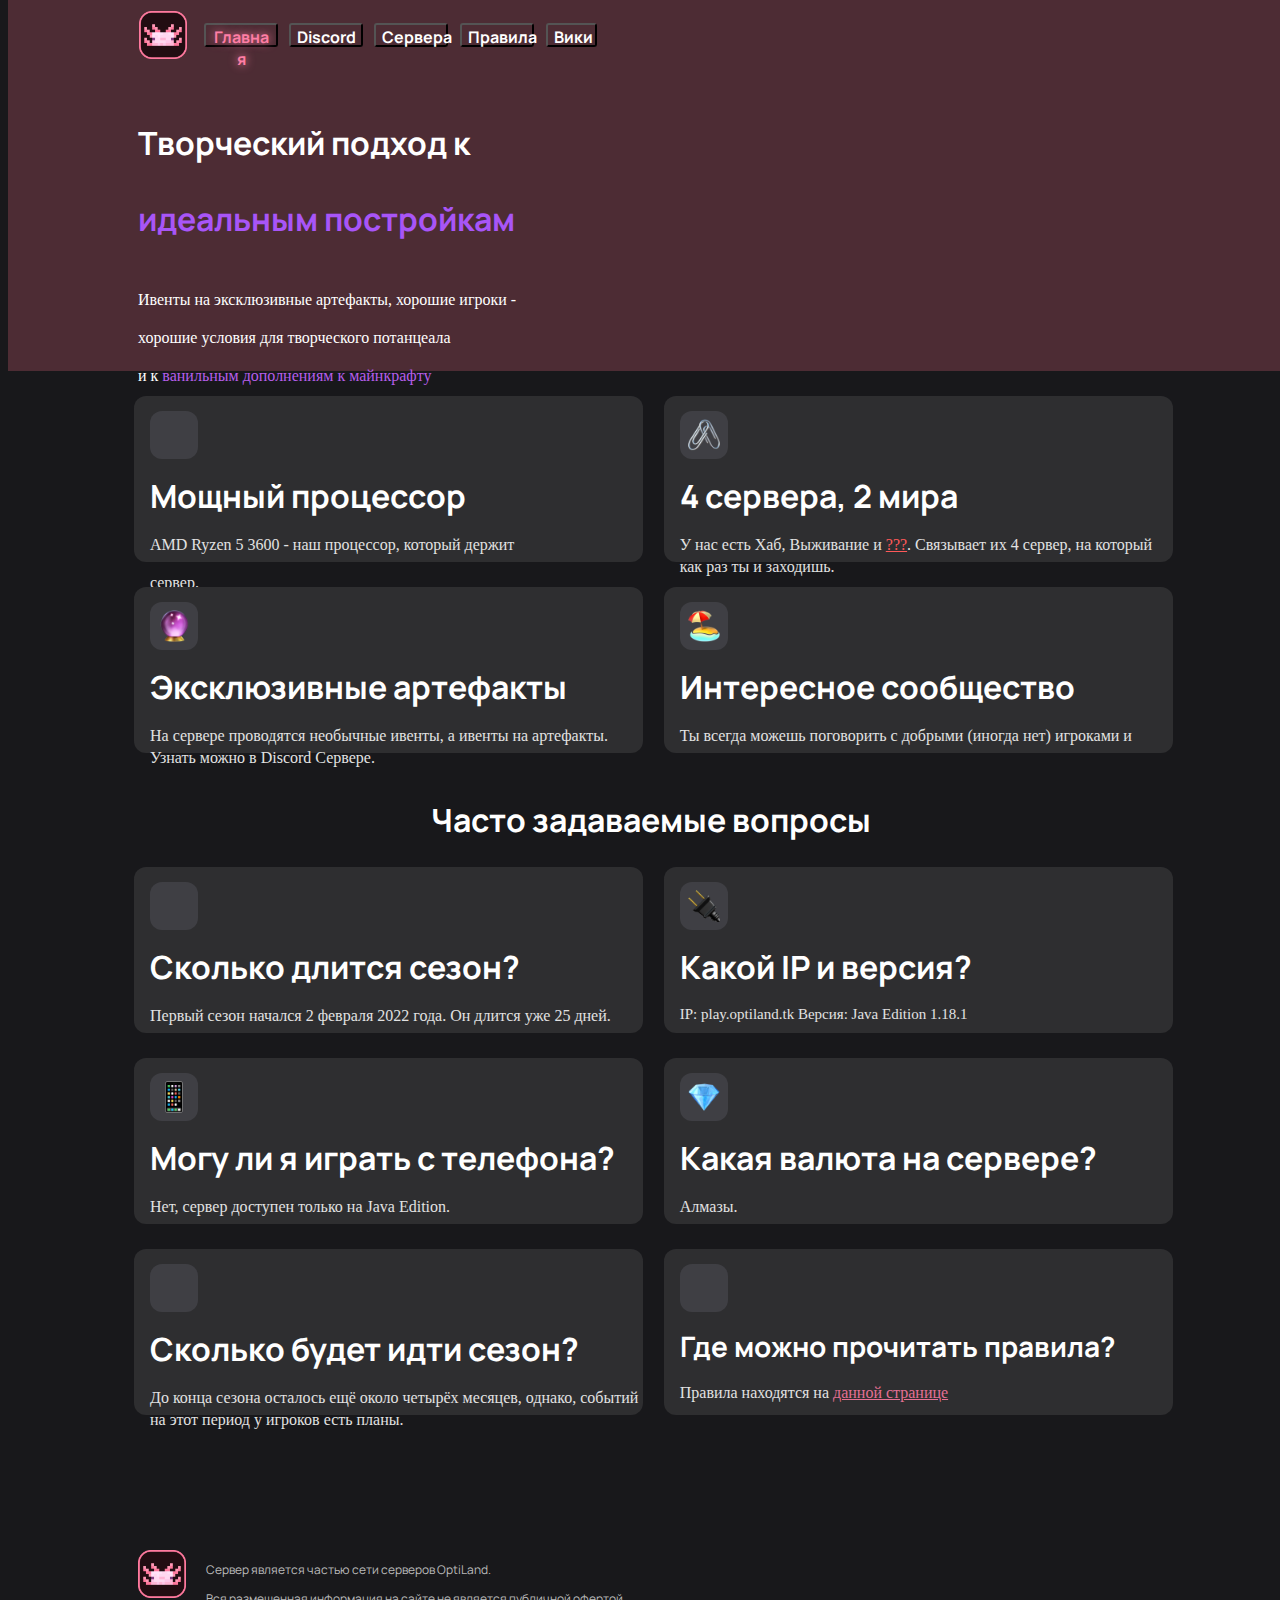
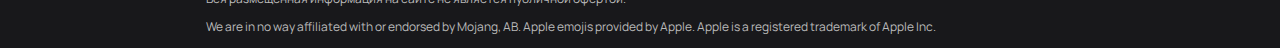
==== commit 98cc021b: "Update index.html" ====
--- a/index.html
+++ b/index.html
@@ -14,7 +14,7 @@
     <div class="container clearfix">
       <div class="element element-1"></div>
       <button id="bold" class="_button _button-1">Главная</button>
-      <button onClick="window.location='https://discord.gg/rdsjFh6x5m';" id="bold" class="_button _button-2">Discord</button>
+      <button onClick="window.location='https://discord.gg/fjWj3Jj4Kt';" id="bold" class="_button _button-2">Discord</button>
       <button onClick="window.location='about.html';" id="bold" class="_button _button-3">Сервера</button>
       <button onClick="window.location='rules.html';" id="bold" class="_button _button-4">Правила</button>
       <button onClick="window.location='wiki.html';" id="bold" class="_button _button-5">Вики</button>
@@ -36,7 +36,7 @@
     <p id="bold" class="text text-4">Мощный процессор</p>
     <div class="text text-5">
       <p>AMD Ryzen 5 3600 - наш процессор, который держит</p>
-      <p>все сервера.</p>
+      <p>сервер.</p>
 </div>
   </div>
   <div class="container container-4 clearfix">
@@ -59,7 +59,7 @@
   <div class="container container-7 clearfix">
     <div class="element element-7"></div>
     <p id="bold" class="text text-13">Сколько длится сезон?</p>
-    <p class="text text-14">Шестой сезон начался 2 февраля 2022 года. Он длится уже 19 дней.</p>
+    <p class="text text-14">Первый сезон начался 2 февраля 2022 года. Он длится уже 25 дней.</p>
   </div>
   <div class="container container-8 clearfix">
     <div class="element element-8"></div>
@@ -67,13 +67,13 @@
     <div class="text text-16">
       <p>IP: play.optiland.tk
 Версия: Java Edition 1.18.1</p>
-      <p>Порт для Bedrock: 26736 Версия: Bedrock Edition 1.18.2</p>
+      <p></p>
 </div>
   </div>
   <div class="container container-9 clearfix">
     <div class="element element-9"></div>
     <p id="bold" class="text text-17">Могу ли я играть с телефона?</p>
-    <p class="text text-18">Да, сервер доступен на Java Edition и частично на Bedrock Edition.</p>
+    <p class="text text-18">Нет, сервер доступен только на Java Edition.</p>
   </div>
   <div class="container container-10 clearfix">
     <div class="element element-10"></div>
@@ -111,4 +111,4 @@
         font-weight: 200;
     }
 </body>
-</html>+</html>
